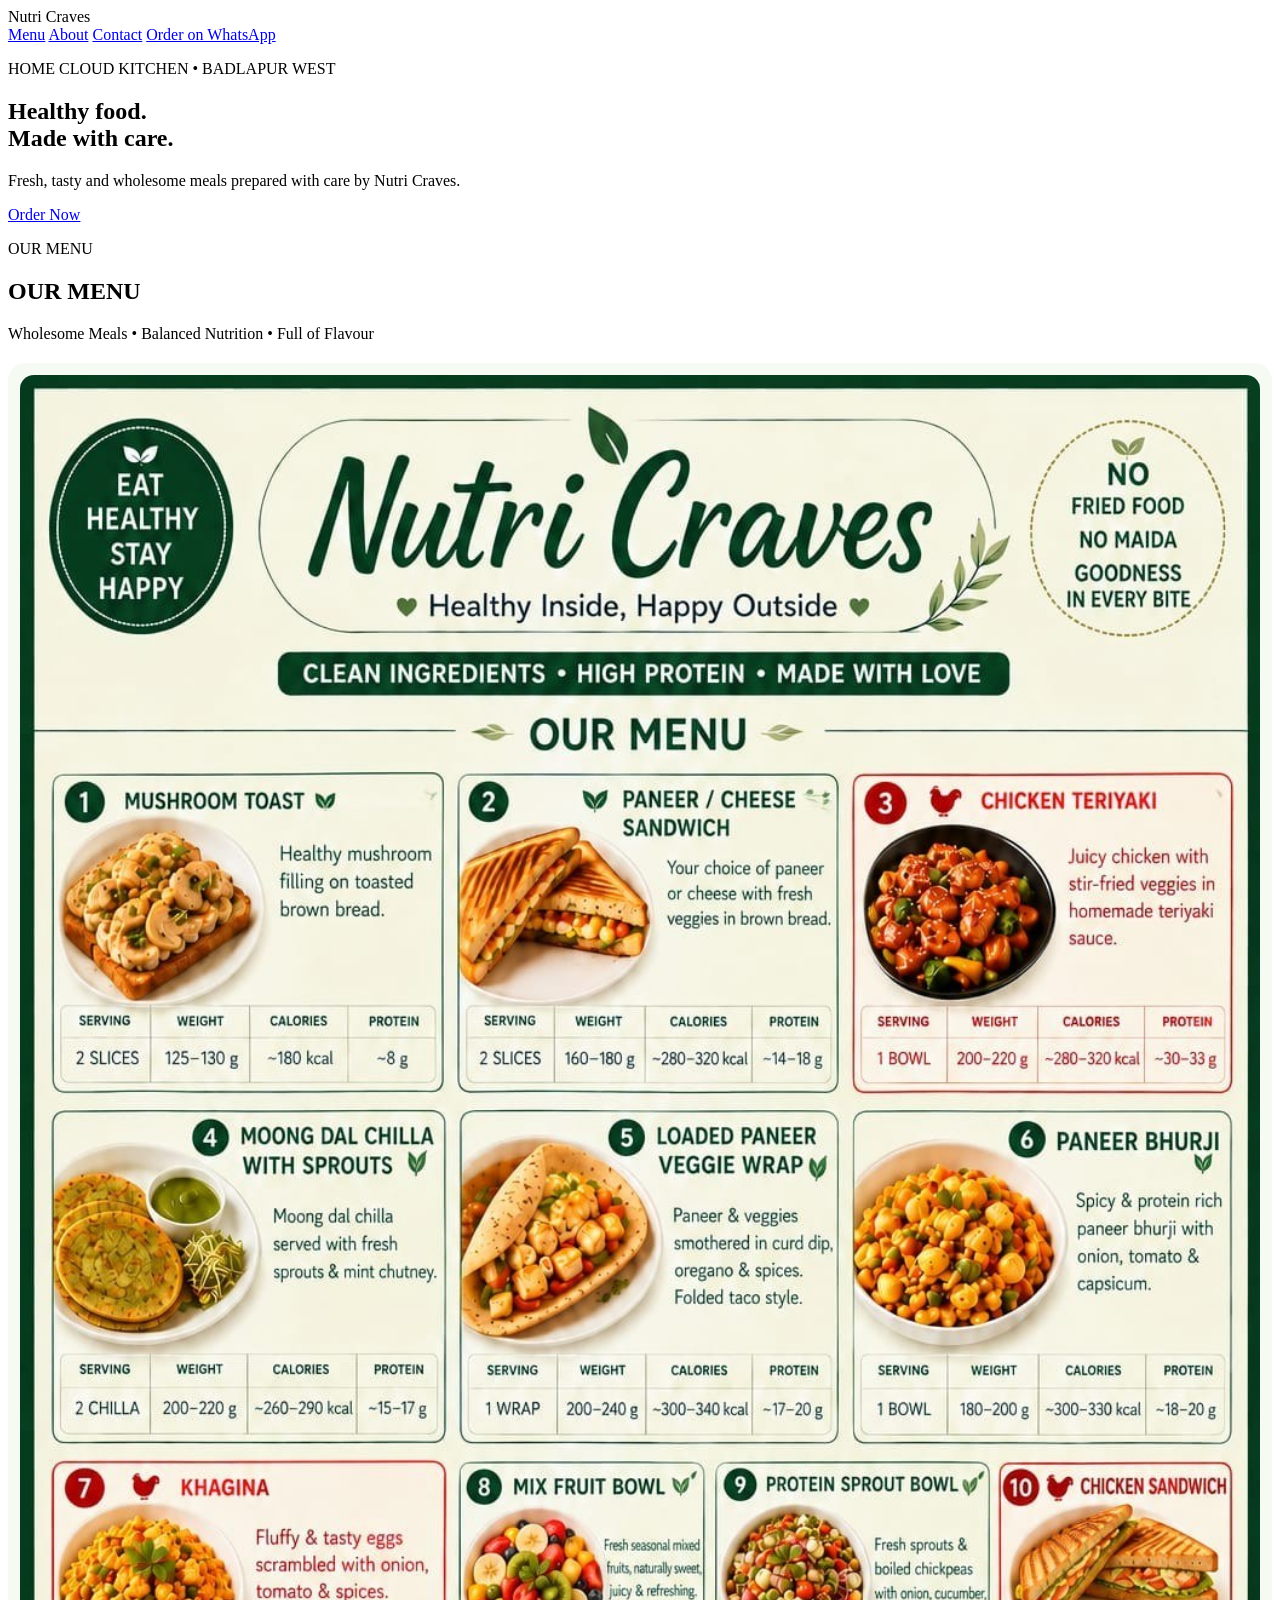
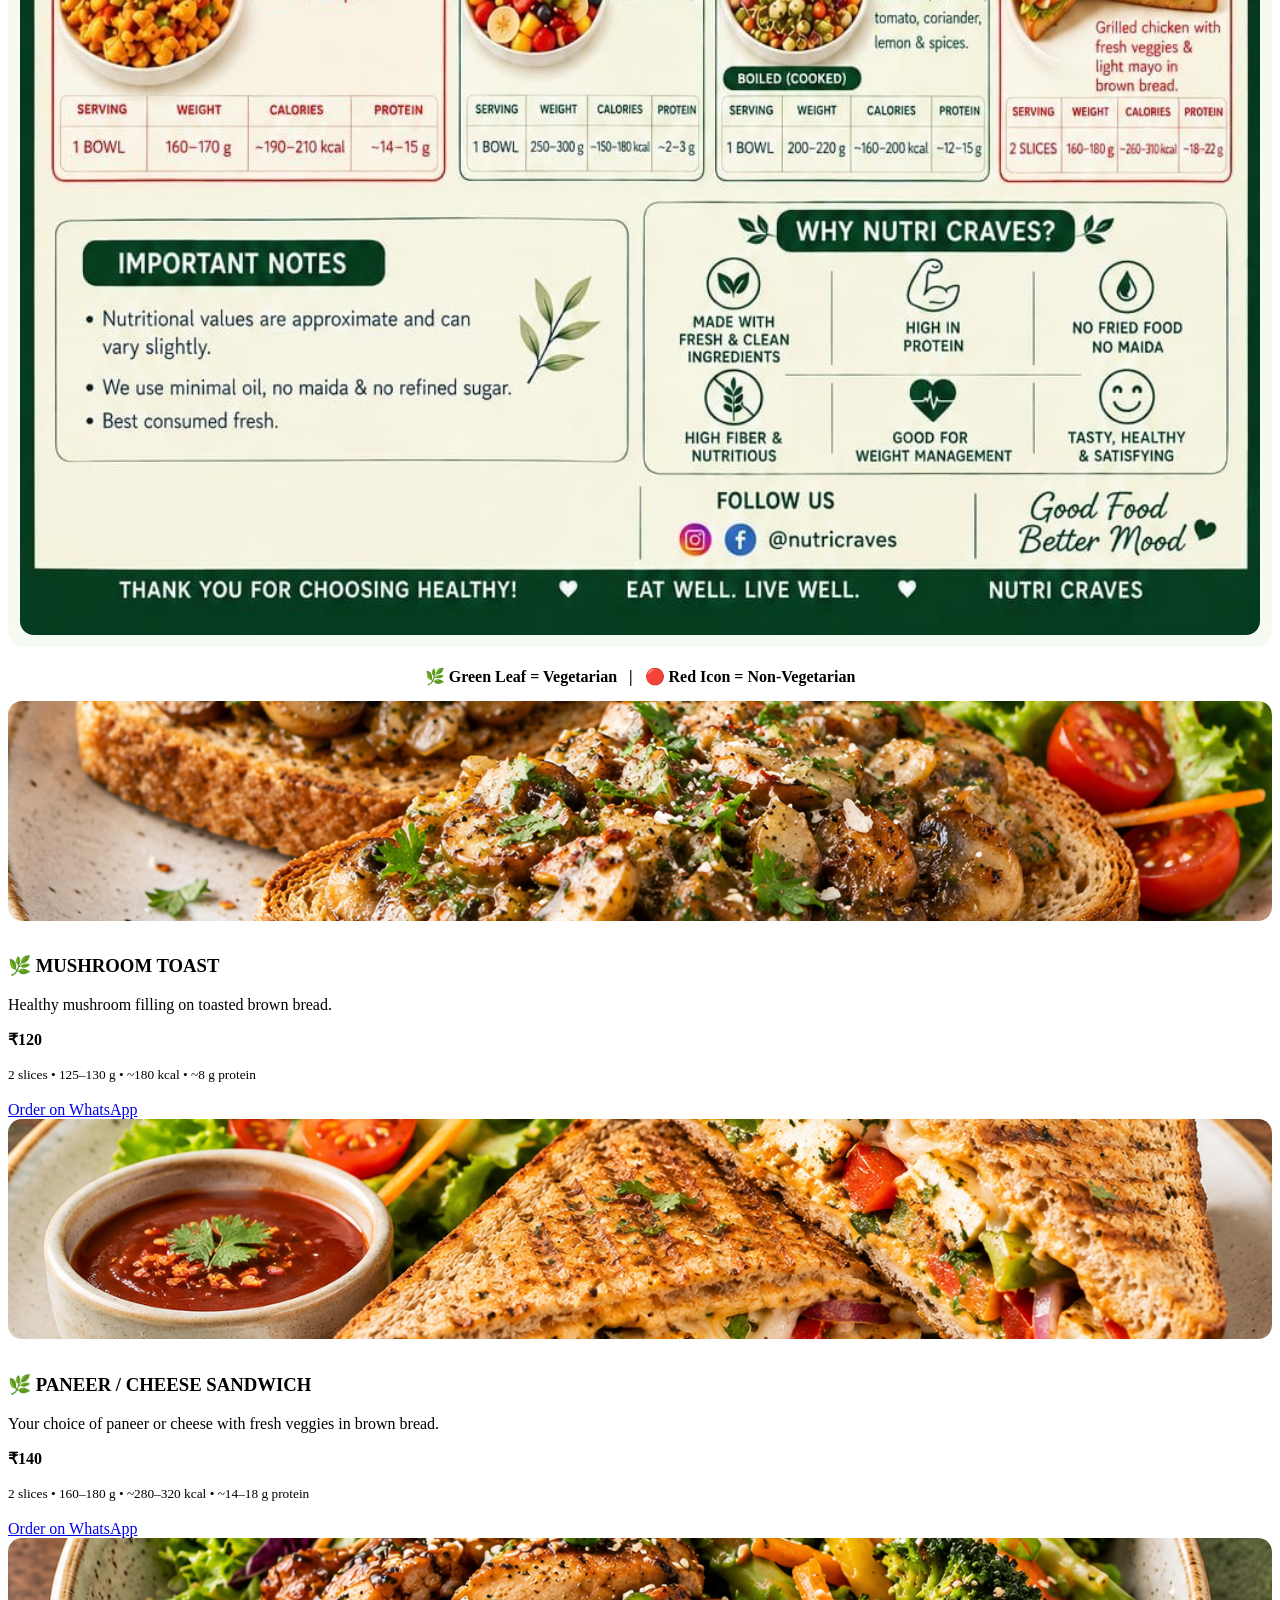
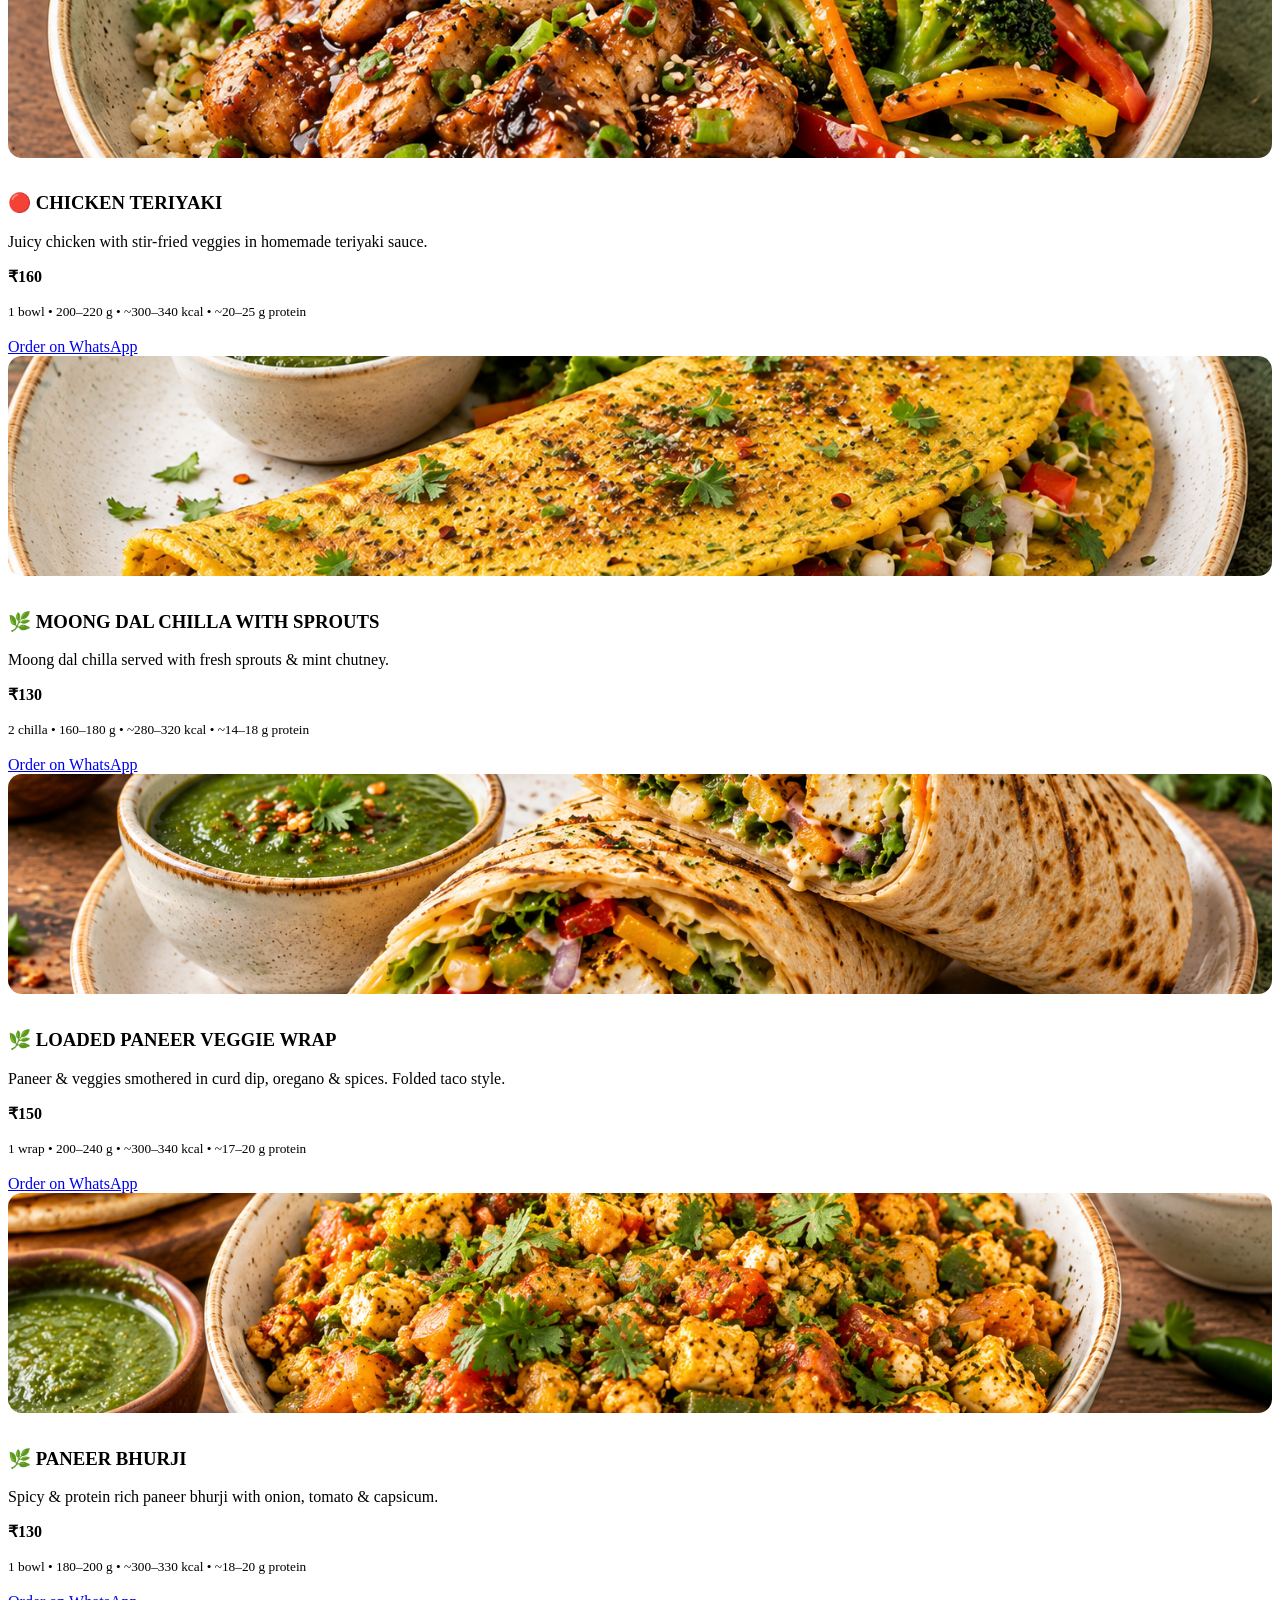
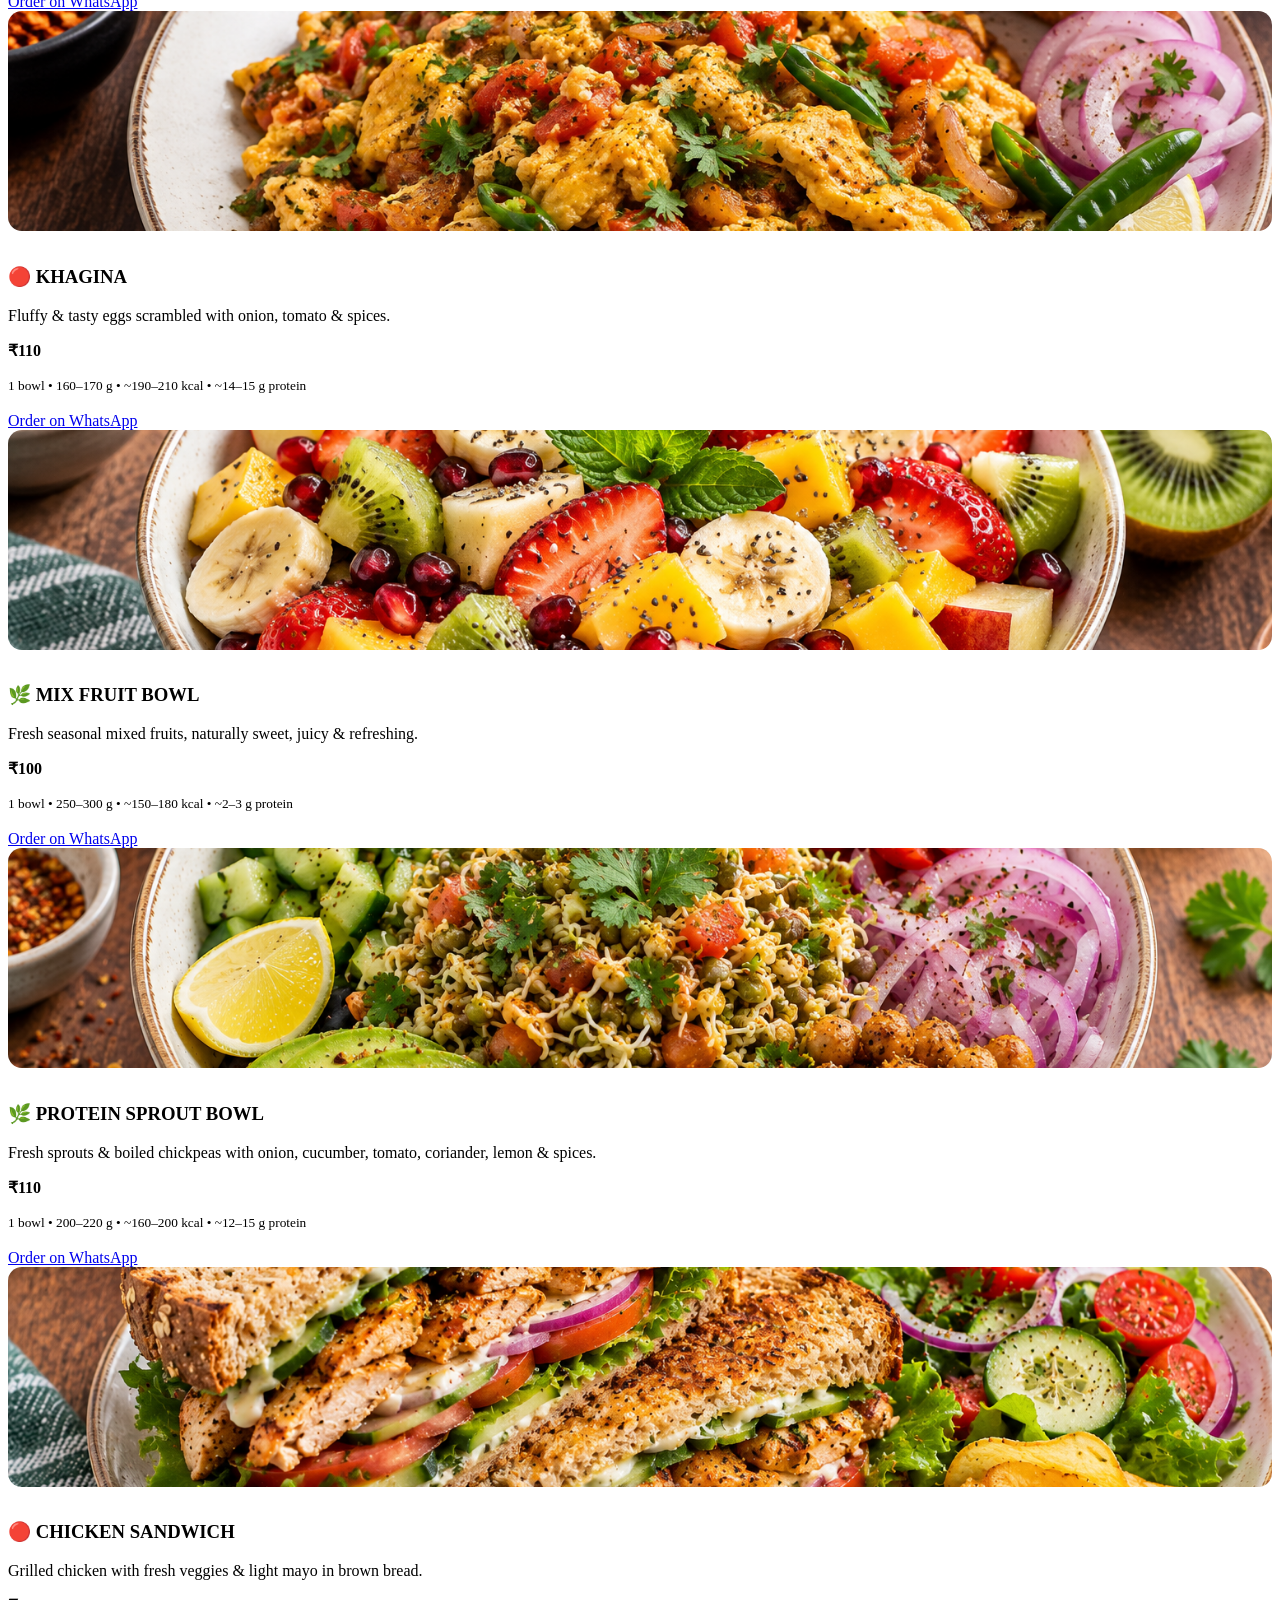
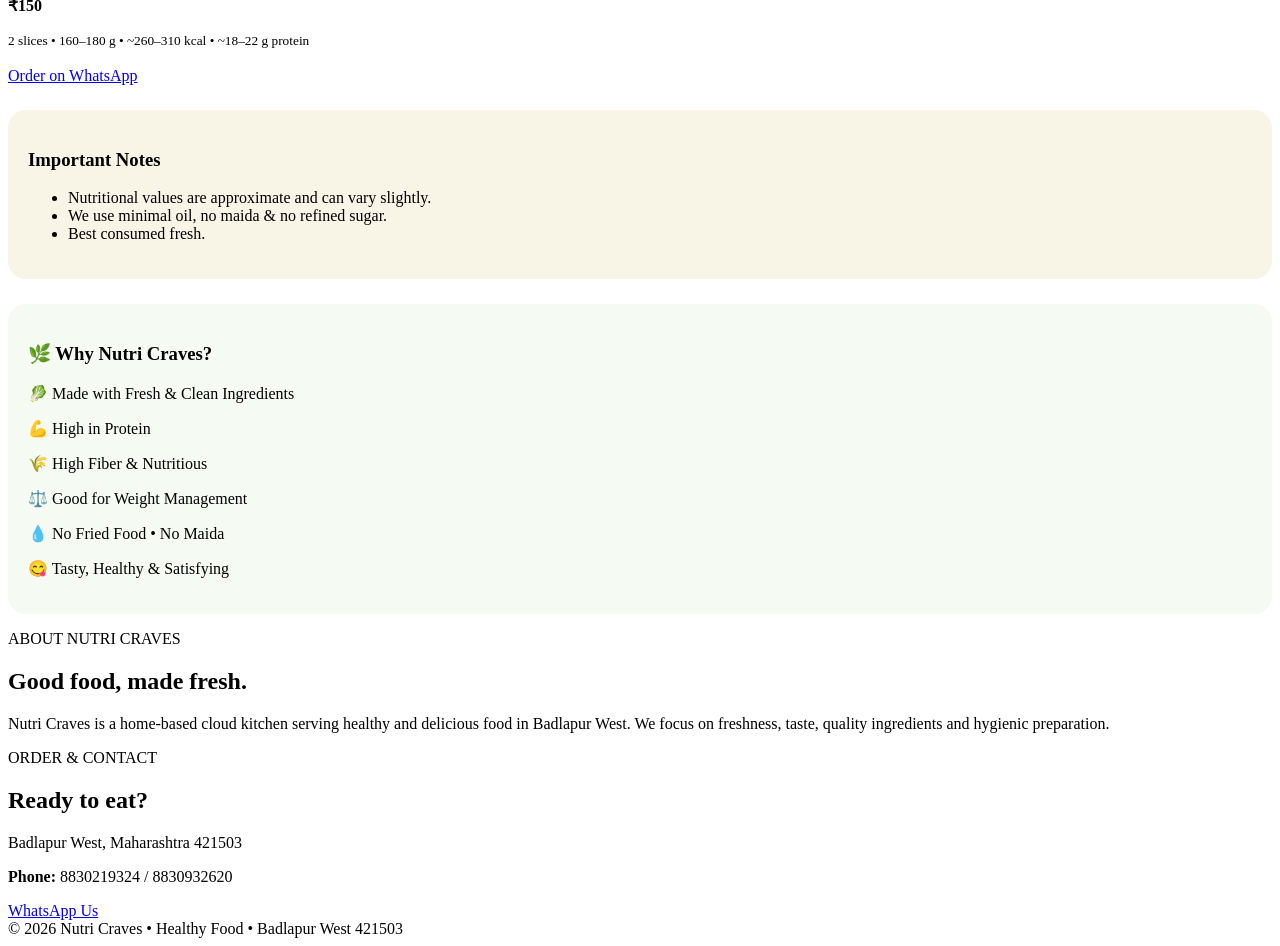
==== index.html @ 64a78835 "Update index.html" ====
<!DOCTYPE html>
<html lang="en">
<head>
    <meta name="google-site-verification" content="qvhgmnP7bqg1PxEsSovPi4B3JksNUO6q6Zc8FcswfAY" />
    <meta charset="UTF-8">
<meta name="viewport" content="width=device-width, initial-scale=1.0">

<title>Nutri Craves | Healthy Food & Home Cloud Kitchen in Badlapur</title>

<meta name="description" content="Nutri Craves is a home cloud kitchen in Badlapur West serving fresh, healthy and delicious meals, protein-rich food, sandwiches, wraps, bowls and more. Order on WhatsApp.">

<meta name="keywords" content="Nutri Craves, healthy food Badlapur, healthy food in Badlapur, cloud kitchen Badlapur, home cloud kitchen Badlapur, healthy meals Badlapur, protein food Badlapur">

<link rel="canonical" href="https://anjalikanojiya9319-ctrl.github.io/Nutri-Craves/">

<meta property="og:title" content="Nutri Craves | Healthy Food in Badlapur">
<meta property="og:description" content="Fresh, healthy and delicious food from Nutri Craves home cloud kitchen in Badlapur West.">
<meta property="og:url" content="https://anjalikanojiya9319-ctrl.github.io/Nutri-Craves/">
<meta property="og:type" content="website">
<meta property="og:site_name" content="Nutri Craves">

<meta name="twitter:card" content="summary">
<meta name="twitter:title" content="Nutri Craves | Healthy Food in Badlapur">
<meta name="twitter:description" content="Fresh, healthy and delicious food from Nutri Craves home cloud kitchen in Badlapur West.">
</head>
<body>
<header>
  <nav class="nav">
    <div class="logo">Nutri <span>Craves</span></div>
    <a href="#menu">Menu</a>
    <a href="#about">About</a>
    <a href="#contact">Contact</a>
    <a class="btn" href="https://wa.me/918830219324?text=Hello%20Nutri%20Craves%2C%20I%20want%20to%20place%20an%20order.">Order on WhatsApp</a>
  </nav>
</header>

<main>
<section class="hero">
  <div>
    <p class="tag">HOME CLOUD KITCHEN • BADLAPUR WEST</p>
    <h1>Healthy food.<br><span>Made with care.</span></h1>
    <p>Fresh, tasty and wholesome meals prepared with care by Nutri Craves.</p>
    <a class="btn big" href="https://wa.me/918830219324?text=Hello%20Nutri%20Craves%2C%20I%20want%20to%20place%20an%20order.">Order Now</a>
  </div>
</section>

<section id="menu" class="section">
  <p class="tag">OUR MENU</p>
  <h2>OUR MENU</h2>
<p>Wholesome Meals • Balanced Nutrition • Full of Flavour</p>

<div style="background:#f5fbf3;padding:12px;border-radius:18px;margin:20px 0;">
  <img src="menu.jpg"
       alt="Nutri Craves Healthy Food Menu"
       style="width:100%;height:auto;display:block;border-radius:14px;">
</div>

<p style="text-align:center;font-weight:bold;margin:15px 0;">
  🌿 Green Leaf = Vegetarian &nbsp; | &nbsp; 🔴 Red Icon = Non-Vegetarian
</p>

<div class="cards">

  <img src="mushroom-toast.png"
     alt="Nutri Craves Mushroom Toast"
     style="width:100%;height:220px;object-fit:cover;border-radius:14px;margin-bottom:12px;">

  <h3>🌿 MUSHROOM TOAST</h3>
    <p>Healthy mushroom filling on toasted brown bread.</p>
    <p><strong>₹120</strong></p>
    <small>2 slices • 125–130 g • ~180 kcal • ~8 g protein</small>
    <br><br>
    <a class="btn" href="https://wa.me/918830219324?text=Hello%20Nutri%20Craves%2C%20I%20want%20to%20order%20Mushroom%20Toast%20%E2%82%B9120.">Order on WhatsApp</a>
  </article>

  <article>
  <img src="paneer-cheese-sandwich.png"
       alt="Nutri Craves Paneer Cheese Sandwich"
       style="width:100%;height:220px;object-fit:cover;border-radius:14px;margin-bottom:12px;">
    
    <h3>🌿 PANEER / CHEESE SANDWICH</h3>
    <p>Your choice of paneer or cheese with fresh veggies in brown bread.</p>
    <p><strong>₹140</strong></p>
    <small>2 slices • 160–180 g • ~280–320 kcal • ~14–18 g protein</small>
    <br><br>
    <a class="btn" href="https://wa.me/918830219324?text=Hello%20Nutri%20Craves%2C%20I%20want%20to%20order%20Paneer%20or%20Cheese%20Sandwich%20%E2%82%B9140.">Order on WhatsApp</a>
  </article>

  <article>
  <img src="chicken-teriyaki.png"
       alt="Nutri Craves Chicken Teriyaki"
       style="width:100%;height:220px;object-fit:cover;border-radius:14px;margin-bottom:12px;">

  <h3>🔴 CHICKEN TERIYAKI</h3>
    <p>Juicy chicken with stir-fried veggies in homemade teriyaki sauce.</p>
    <p><strong>₹160</strong></p>
    <small>1 bowl • 200–220 g • ~300–340 kcal • ~20–25 g protein</small>
    <br><br>
    <a class="btn" href="https://wa.me/918830219324?text=Hello%20Nutri%20Craves%2C%20I%20want%20to%20order%20Chicken%20Teriyaki%20%E2%82%B9160.">Order on WhatsApp</a>

</article>

<article>
    
  <article>
  <img src="moong-dal-chilla-sprouts.png"
     alt="Nutri Craves Moong Dal Chilla with Sprouts"
     style="width:100%;height:220px;object-fit:cover;border-radius:14px;margin-bottom:12px;">
    
    <h3>🌿 MOONG DAL CHILLA WITH SPROUTS</h3>
    <p>Moong dal chilla served with fresh sprouts & mint chutney.</p>
    <p><strong>₹130</strong></p>
    <small>2 chilla • 160–180 g • ~280–320 kcal • ~14–18 g protein</small>
    <br><br>
    <a class="btn" href="https://wa.me/918830219324?text=Hello%20Nutri%20Craves%2C%20I%20want%20to%20order%20Moong%20Dal%20Chilla%20with%20Sprouts%20%E2%82%B9130.">Order on WhatsApp</a>
  </article>

  <article>
    <img src="loaded-paneer-veggie-wrap.png"
     alt="Nutri Craves Loaded Paneer Veggie Wrap"
     style="width:100%;height:220px;object-fit:cover;border-radius:14px;margin-bottom:12px;">
    
    <h3>🌿 LOADED PANEER VEGGIE WRAP</h3>
    <p>Paneer & veggies smothered in curd dip, oregano & spices. Folded taco style.</p>
    <p><strong>₹150</strong></p>
    <small>1 wrap • 200–240 g • ~300–340 kcal • ~17–20 g protein</small>
    <br><br>
    <a class="btn" href="https://wa.me/918830219324?text=Hello%20Nutri%20Craves%2C%20I%20want%20to%20order%20Loaded%20Paneer%20Veggie%20Wrap%20%E2%82%B9150.">Order on WhatsApp</a>
  </article>

  <article>
    <img src="paneer-bhurji.png"
     alt="Nutri Craves Paneer Bhurji"
     style="width:100%;height:220px;object-fit:cover;border-radius:14px;margin-bottom:12px;">
    <h3>🌿 PANEER BHURJI</h3>
    <p>Spicy & protein rich paneer bhurji with onion, tomato & capsicum.</p>
    <p><strong>₹130</strong></p>
    <small>1 bowl • 180–200 g • ~300–330 kcal • ~18–20 g protein</small>
    <br><br>
    <a class="btn" href="https://wa.me/918830219324?text=Hello%20Nutri%20Craves%2C%20I%20want%20to%20order%20Paneer%20Bhurji%20%E2%82%B9130.">Order on WhatsApp</a>
  </article>

  <article>
    <img src="khagina-new.png"
     alt="Nutri Craves Khagina"
     style="width:100%;height:220px;object-fit:cover;border-radius:14px;margin-bottom:12px;">
    <h3>🔴 KHAGINA</h3>
    <p>Fluffy & tasty eggs scrambled with onion, tomato & spices.</p>
    <p><strong>₹110</strong></p>
    <small>1 bowl • 160–170 g • ~190–210 kcal • ~14–15 g protein</small>
    <br><br>
    <a class="btn" href="https://wa.me/918830219324?text=Hello%20Nutri%20Craves%2C%20I%20want%20to%20order%20Khagina%20%E2%82%B9110.">Order on WhatsApp</a>
  </article>

    <article>
      <img src="mix-fruit-bowl.png"
     alt="Nutri Craves Mix Fruit Bowl"
     style="width:100%;height:220px;object-fit:cover;border-radius:14px;margin-bottom:12px;">
    <h3>🌿 MIX FRUIT BOWL</h3>
    <p>Fresh seasonal mixed fruits, naturally sweet, juicy & refreshing.</p>
    <p><strong>₹100</strong></p>
    <small>1 bowl • 250–300 g • ~150–180 kcal • ~2–3 g protein</small>
    <br><br>
    <a class="btn" href="https://wa.me/918830219324?text=Hello%20Nutri%20Craves%2C%20I%20want%20to%20order%20Mix%20Fruit%20Bowl%20%E2%82%B9100.">Order on WhatsApp</a>
  </article>

  <article>
    <img src="protein-sprout-bowl.png"
     alt="Nutri Craves Protein Sprout Bowl"
     style="width:100%;height:220px;object-fit:cover;border-radius:14px;margin-bottom:12px;">
    <h3>🌿 PROTEIN SPROUT BOWL</h3>
    <p>Fresh sprouts & boiled chickpeas with onion, cucumber, tomato, coriander, lemon & spices.</p>
    <p><strong>₹110</strong></p>
    <small>1 bowl • 200–220 g • ~160–200 kcal • ~12–15 g protein</small>
    <br><br>
    <a class="btn" href="https://wa.me/918830219324?text=Hello%20Nutri%20Craves%2C%20I%20want%20to%20order%20Protein%20Sprout%20Bowl%20%E2%82%B9110.">Order on WhatsApp</a>
  </article>

  <article>
    <img src="chicken-sandwich.png"
     alt="Nutri Craves Chicken Sandwich"
     style="width:100%;height:220px;object-fit:cover;border-radius:14px;margin-bottom:12px;">
    <h3>🔴 CHICKEN SANDWICH</h3>
    <p>Grilled chicken with fresh veggies & light mayo in brown bread.</p>
    <p><strong>₹150</strong></p>
    <small>2 slices • 160–180 g • ~260–310 kcal • ~18–22 g protein</small>
    <br><br>
    <a class="btn" href="https://wa.me/918830219324?text=Hello%20Nutri%20Craves%2C%20I%20want%20to%20order%20Chicken%20Sandwich%20%E2%82%B9150.">Order on WhatsApp</a>
  </article>

</div>

<div style="margin-top:25px;padding:20px;background:#f8f4e6;border-radius:18px;">
    
  <h3>Important Notes</h3>
  <ul>
    <li>Nutritional values are approximate and can vary slightly.</li>
    <li>We use minimal oil, no maida & no refined sugar.</li>
    <li>Best consumed fresh.</li>
  </ul>
</div>

<div style="margin-top:25px;padding:20px;background:#f5fbf3;border-radius:18px;">
  <h3>🌿 Why Nutri Craves?</h3>
  <p>🥬 Made with Fresh & Clean Ingredients</p>
  <p>💪 High in Protein</p>
  <p>🌾 High Fiber & Nutritious</p>
  <p>⚖️ Good for Weight Management</p>
  <p>💧 No Fried Food • No Maida</p>
  <p>😋 Tasty, Healthy & Satisfying</p>
</div>
</section>

<section id="about" class="section alt">
  <p class="tag">ABOUT NUTRI CRAVES</p>
  <h2>Good food, made fresh.</h2>
  <p>Nutri Craves is a home-based cloud kitchen serving healthy and delicious food in Badlapur West. We focus on freshness, taste, quality ingredients and hygienic preparation.</p>
</section>

<section id="contact" class="section contact">
  <p class="tag">ORDER & CONTACT</p>
  <h2>Ready to eat?</h2>
  <p>Badlapur West, Maharashtra 421503</p>
  <p><strong>Phone:</strong> 8830219324 / 8830932620</p>
  <a class="btn" href="https://wa.me/918830219324?text=Hello%20Nutri%20Craves%2C%20I%20want%20to%20place%20an%20order.">WhatsApp Us</a>
</section>
</main>

<footer>© 2026 Nutri Craves • Healthy Food • Badlapur West 421503</footer>
</body>
</html>
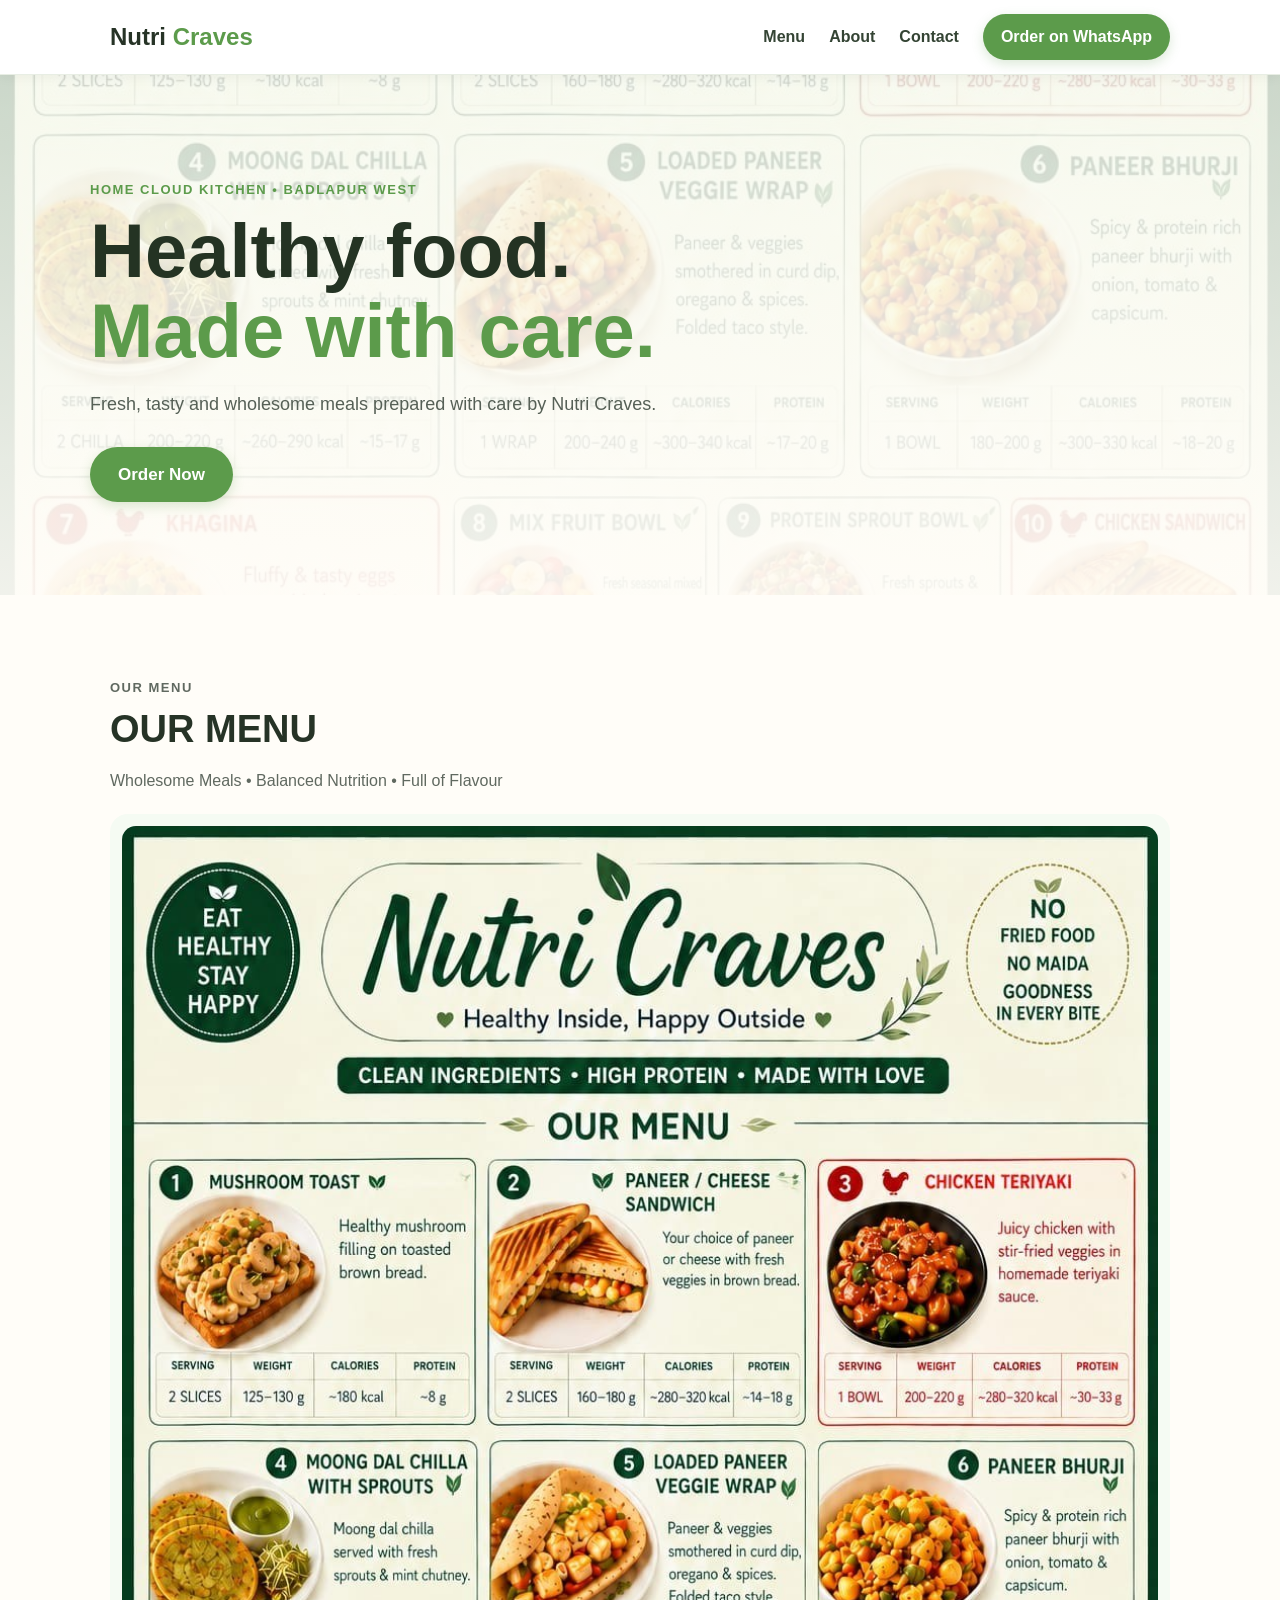
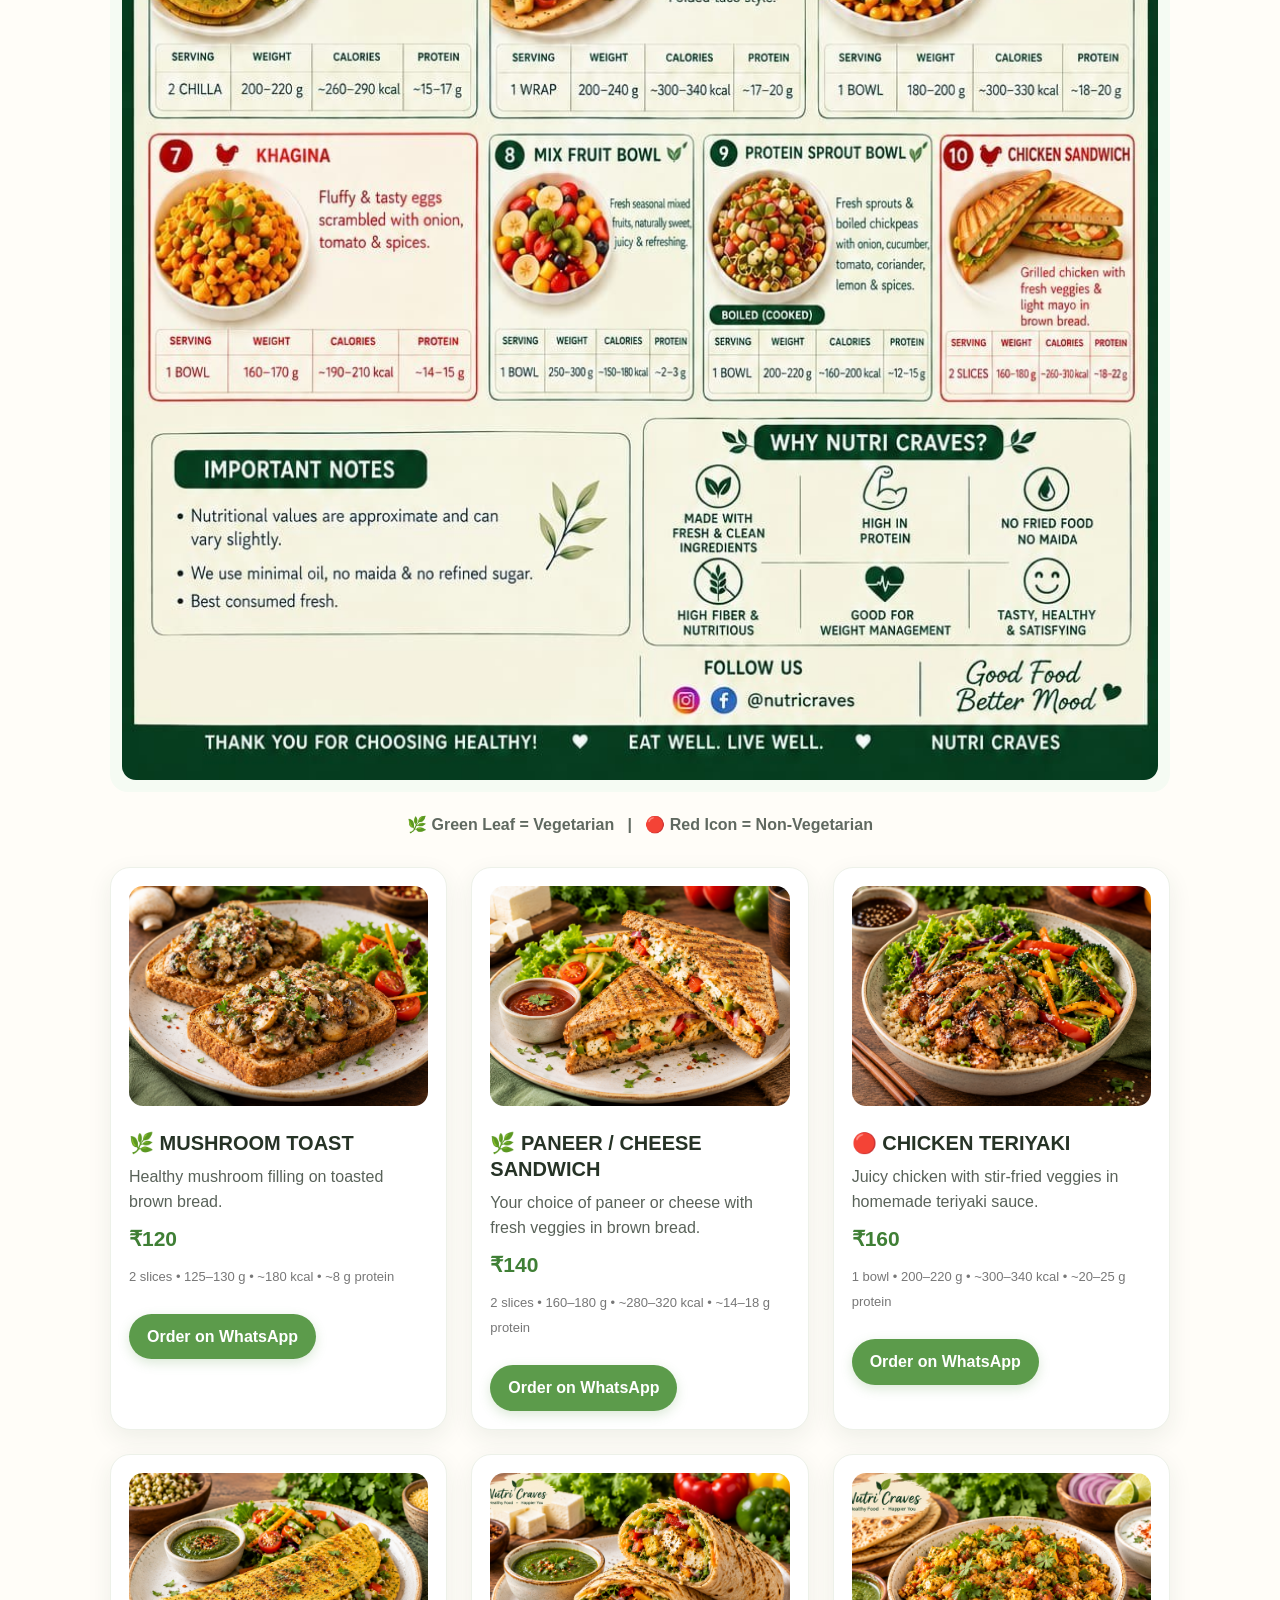
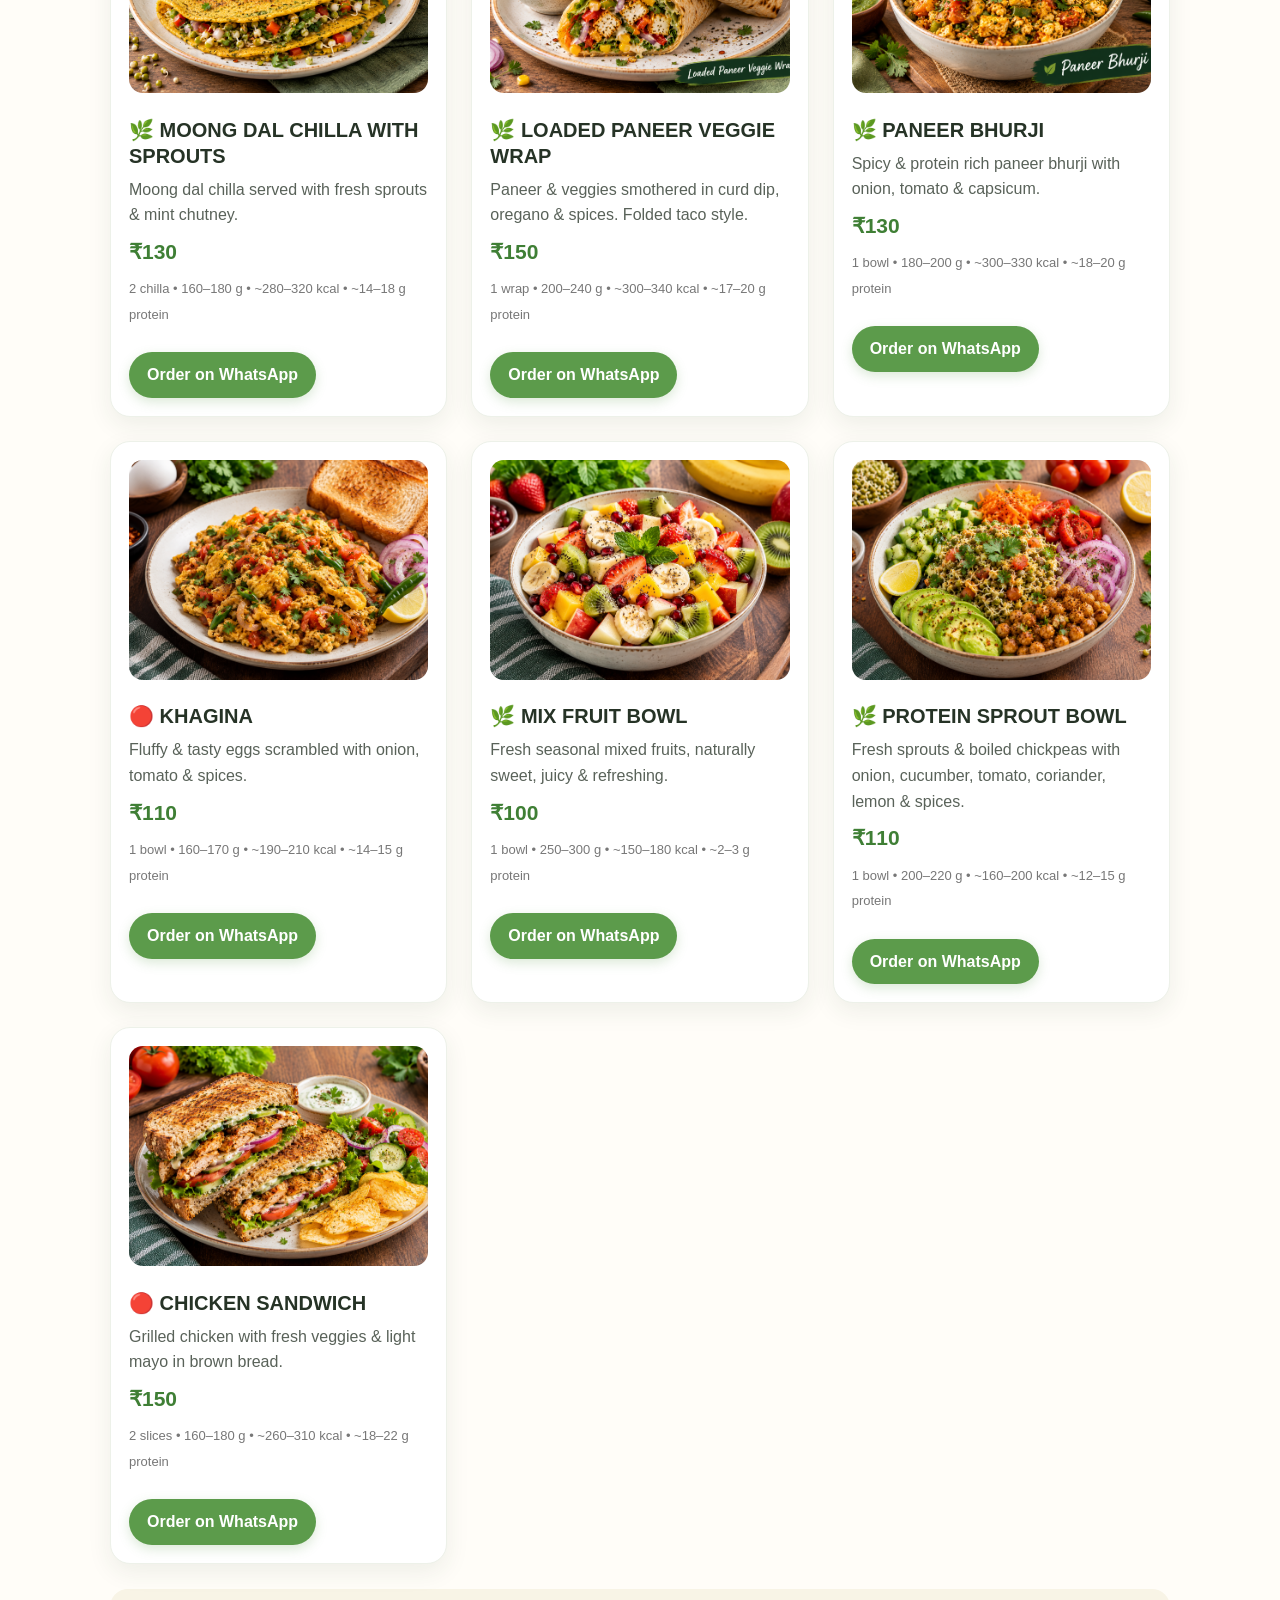
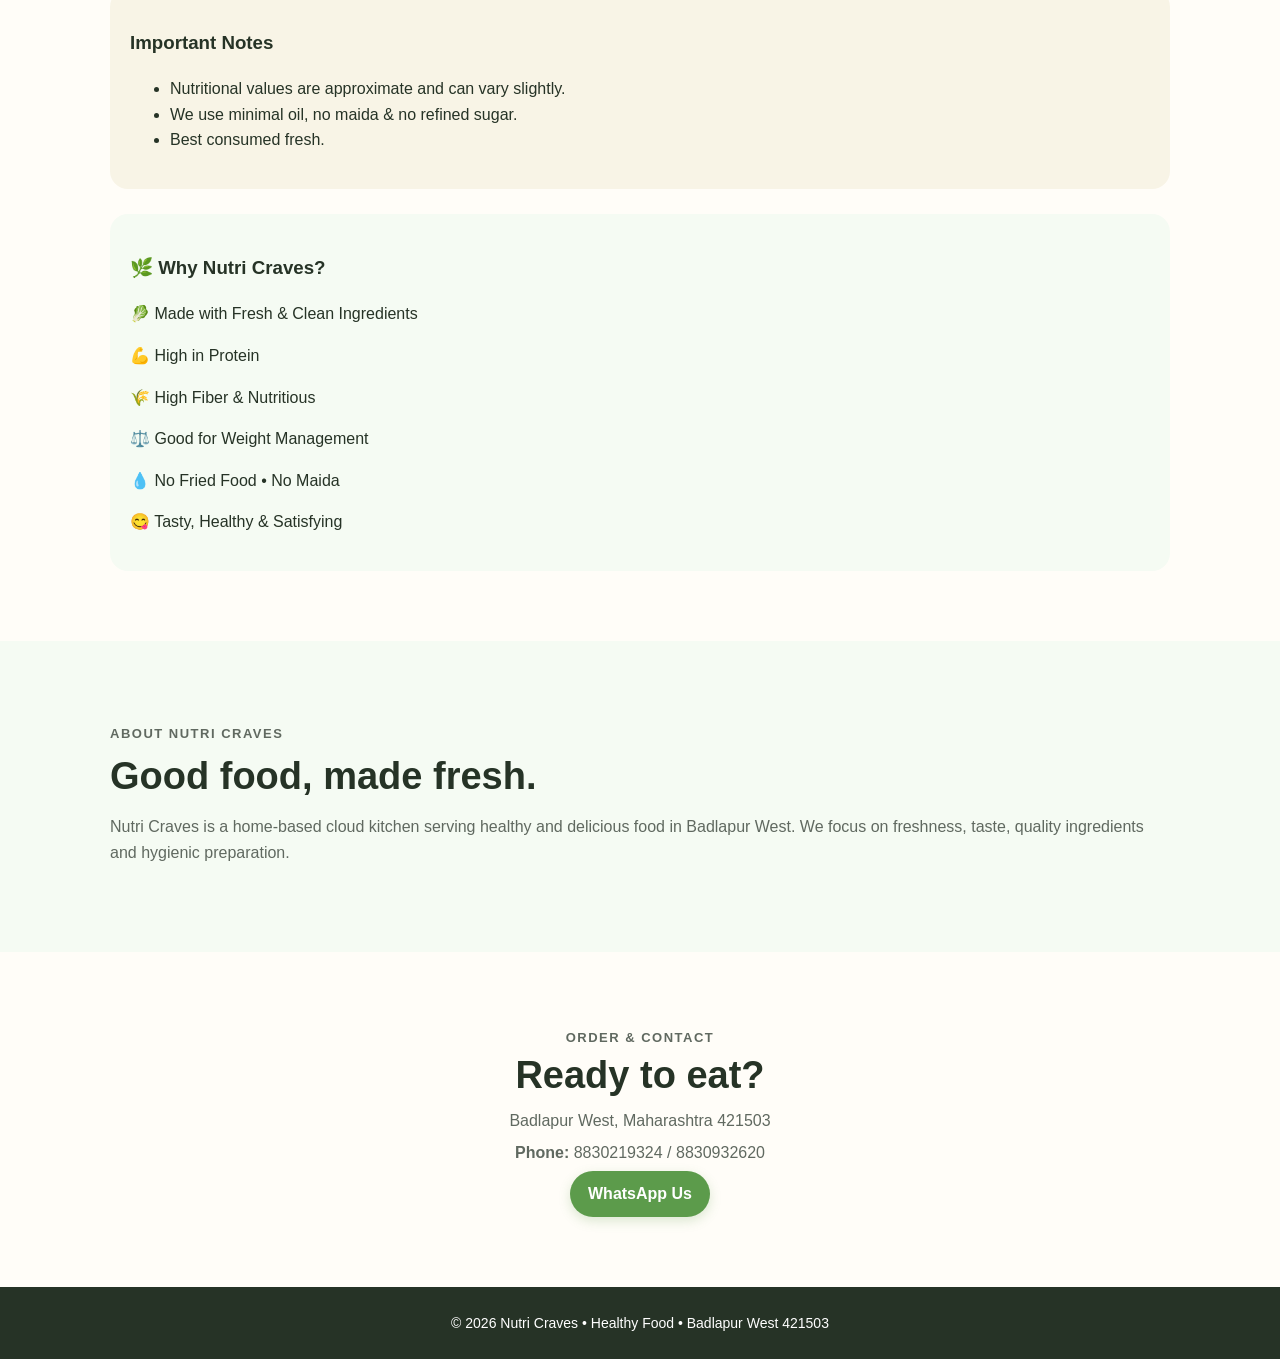
==== commit 3d920af5: "Update index.html" ====
--- a/index.html
+++ b/index.html
@@ -22,6 +22,269 @@
 <meta name="twitter:card" content="summary">
 <meta name="twitter:title" content="Nutri Craves | Healthy Food in Badlapur">
 <meta name="twitter:description" content="Fresh, healthy and delicious food from Nutri Craves home cloud kitchen in Badlapur West.">
+  <style>
+*{
+  box-sizing:border-box;
+}
+
+html{
+  scroll-behavior:smooth;
+}
+
+body{
+  margin:0;
+  font-family:Arial,Helvetica,sans-serif;
+  background:#fffdf8;
+  color:#263326;
+  line-height:1.6;
+}
+
+header{
+  position:sticky;
+  top:0;
+  z-index:1000;
+  background:rgba(255,255,255,.96);
+  border-bottom:1px solid #e8eee4;
+  box-shadow:0 2px 12px rgba(0,0,0,.05);
+}
+
+.nav{
+  max-width:1100px;
+  margin:auto;
+  padding:14px 20px;
+  display:flex;
+  align-items:center;
+  gap:24px;
+}
+
+.logo{
+  margin-right:auto;
+  font-size:24px;
+  font-weight:800;
+  color:#263326;
+}
+
+.logo span{
+  color:#5c9b4b;
+}
+
+.nav a{
+  text-decoration:none;
+  color:#344434;
+  font-weight:600;
+}
+
+.btn{
+  display:inline-block;
+  background:#5c9b4b;
+  color:white !important;
+  padding:10px 18px;
+  border-radius:999px;
+  text-decoration:none;
+  font-weight:700;
+  box-shadow:0 4px 12px rgba(92,155,75,.22);
+}
+
+.btn:hover{
+  opacity:.9;
+}
+
+.hero{
+  min-height:520px;
+  display:flex;
+  align-items:center;
+  padding:70px 20px;
+  background:
+    linear-gradient(rgba(247,250,240,.82),rgba(255,253,248,.94)),
+    url("menu.jpg") center/cover;
+}
+
+.hero > div{
+  max-width:1100px;
+  width:100%;
+  margin:auto;
+}
+
+.tag{
+  color:#5c9b4b;
+  font-size:13px;
+  font-weight:800;
+  letter-spacing:1.5px;
+  margin-bottom:10px;
+}
+
+.hero h1{
+  font-size:clamp(42px,7vw,76px);
+  line-height:1.05;
+  margin:10px 0 20px;
+  color:#243323;
+}
+
+.hero h1 span{
+  color:#5c9b4b;
+}
+
+.hero p:not(.tag){
+  max-width:600px;
+  font-size:18px;
+  color:#566056;
+  margin-bottom:28px;
+}
+
+.big{
+  padding:14px 28px;
+  font-size:17px;
+}
+
+.section{
+  max-width:1100px;
+  margin:auto;
+  padding:70px 20px;
+}
+
+.section h2{
+  font-size:38px;
+  line-height:1.15;
+  margin:5px 0 10px;
+  color:#263326;
+}
+
+.section > p{
+  color:#606960;
+}
+
+.cards{
+  display:grid;
+  grid-template-columns:repeat(3,1fr);
+  gap:24px;
+  margin-top:30px;
+}
+
+.cards article{
+  background:white;
+  padding:18px;
+  border-radius:20px;
+  box-shadow:0 8px 25px rgba(42,65,36,.08);
+  border:1px solid #edf1e9;
+  transition:transform .2s ease,box-shadow .2s ease;
+}
+
+.cards article:hover{
+  transform:translateY(-4px);
+  box-shadow:0 12px 30px rgba(42,65,36,.13);
+}
+
+.cards article img{
+  width:100%;
+  height:220px;
+  object-fit:cover;
+  border-radius:14px;
+  margin-bottom:12px;
+}
+
+.cards h3{
+  margin:4px 0 8px;
+  font-size:20px;
+  line-height:1.3;
+}
+
+.cards p{
+  margin:7px 0;
+  color:#596259;
+}
+
+.cards strong{
+  color:#3f7f35;
+  font-size:21px;
+}
+
+.cards small{
+  color:#777;
+  font-size:13px;
+}
+
+.alt{
+  max-width:none;
+  background:#f5fbf3;
+  padding-left:max(20px,calc((100% - 1060px)/2));
+  padding-right:max(20px,calc((100% - 1060px)/2));
+}
+
+.contact{
+  text-align:center;
+}
+
+.contact p{
+  margin:6px 0;
+}
+
+footer{
+  text-align:center;
+  padding:25px 20px;
+  background:#263326;
+  color:white;
+  font-size:14px;
+}
+
+@media(max-width:800px){
+  .nav{
+    flex-wrap:wrap;
+    gap:12px 18px;
+  }
+
+  .logo{
+    width:100%;
+    margin-right:0;
+  }
+
+  .nav .btn{
+    padding:8px 14px;
+  }
+
+  .hero{
+    min-height:450px;
+    padding:55px 20px;
+  }
+
+  .cards{
+    grid-template-columns:repeat(2,1fr);
+  }
+}
+
+@media(max-width:560px){
+  .nav{
+    justify-content:center;
+  }
+
+  .logo{
+    text-align:center;
+  }
+
+  .nav a{
+    font-size:14px;
+  }
+
+  .hero h1{
+    font-size:45px;
+  }
+
+  .section{
+    padding:50px 16px;
+  }
+
+  .section h2{
+    font-size:30px;
+  }
+
+  .cards{
+    grid-template-columns:1fr;
+  }
+
+  .cards article img{
+    height:230px;
+  }
+}
+  </style>  
 </head>
 <body>
 <header>
@@ -60,7 +323,7 @@
 </p>
 
 <div class="cards">
-
+    <article>
   <img src="mushroom-toast.png"
      alt="Nutri Craves Mushroom Toast"
      style="width:100%;height:220px;object-fit:cover;border-radius:14px;margin-bottom:12px;">
@@ -99,8 +362,6 @@
     <a class="btn" href="https://wa.me/918830219324?text=Hello%20Nutri%20Craves%2C%20I%20want%20to%20order%20Chicken%20Teriyaki%20%E2%82%B9160.">Order on WhatsApp</a>
 
 </article>
-
-<article>
     
   <article>
   <img src="moong-dal-chilla-sprouts.png"
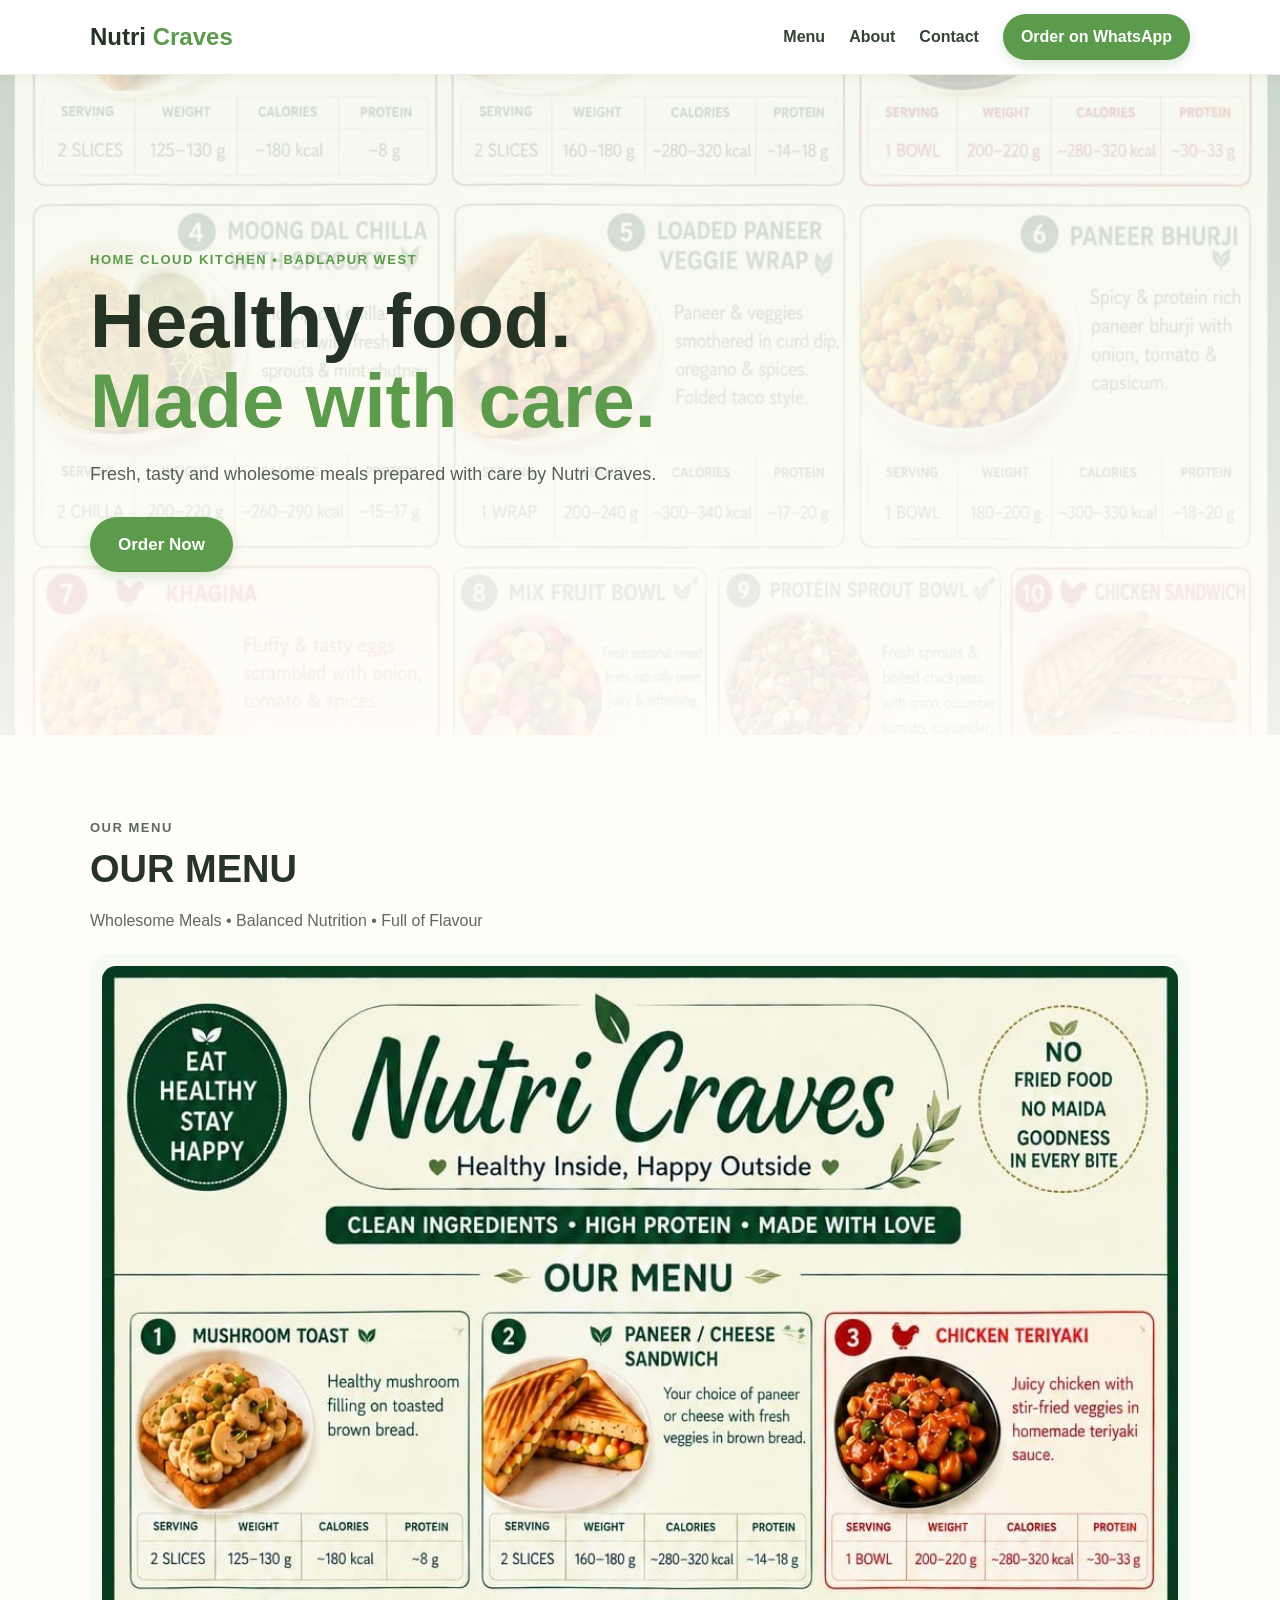
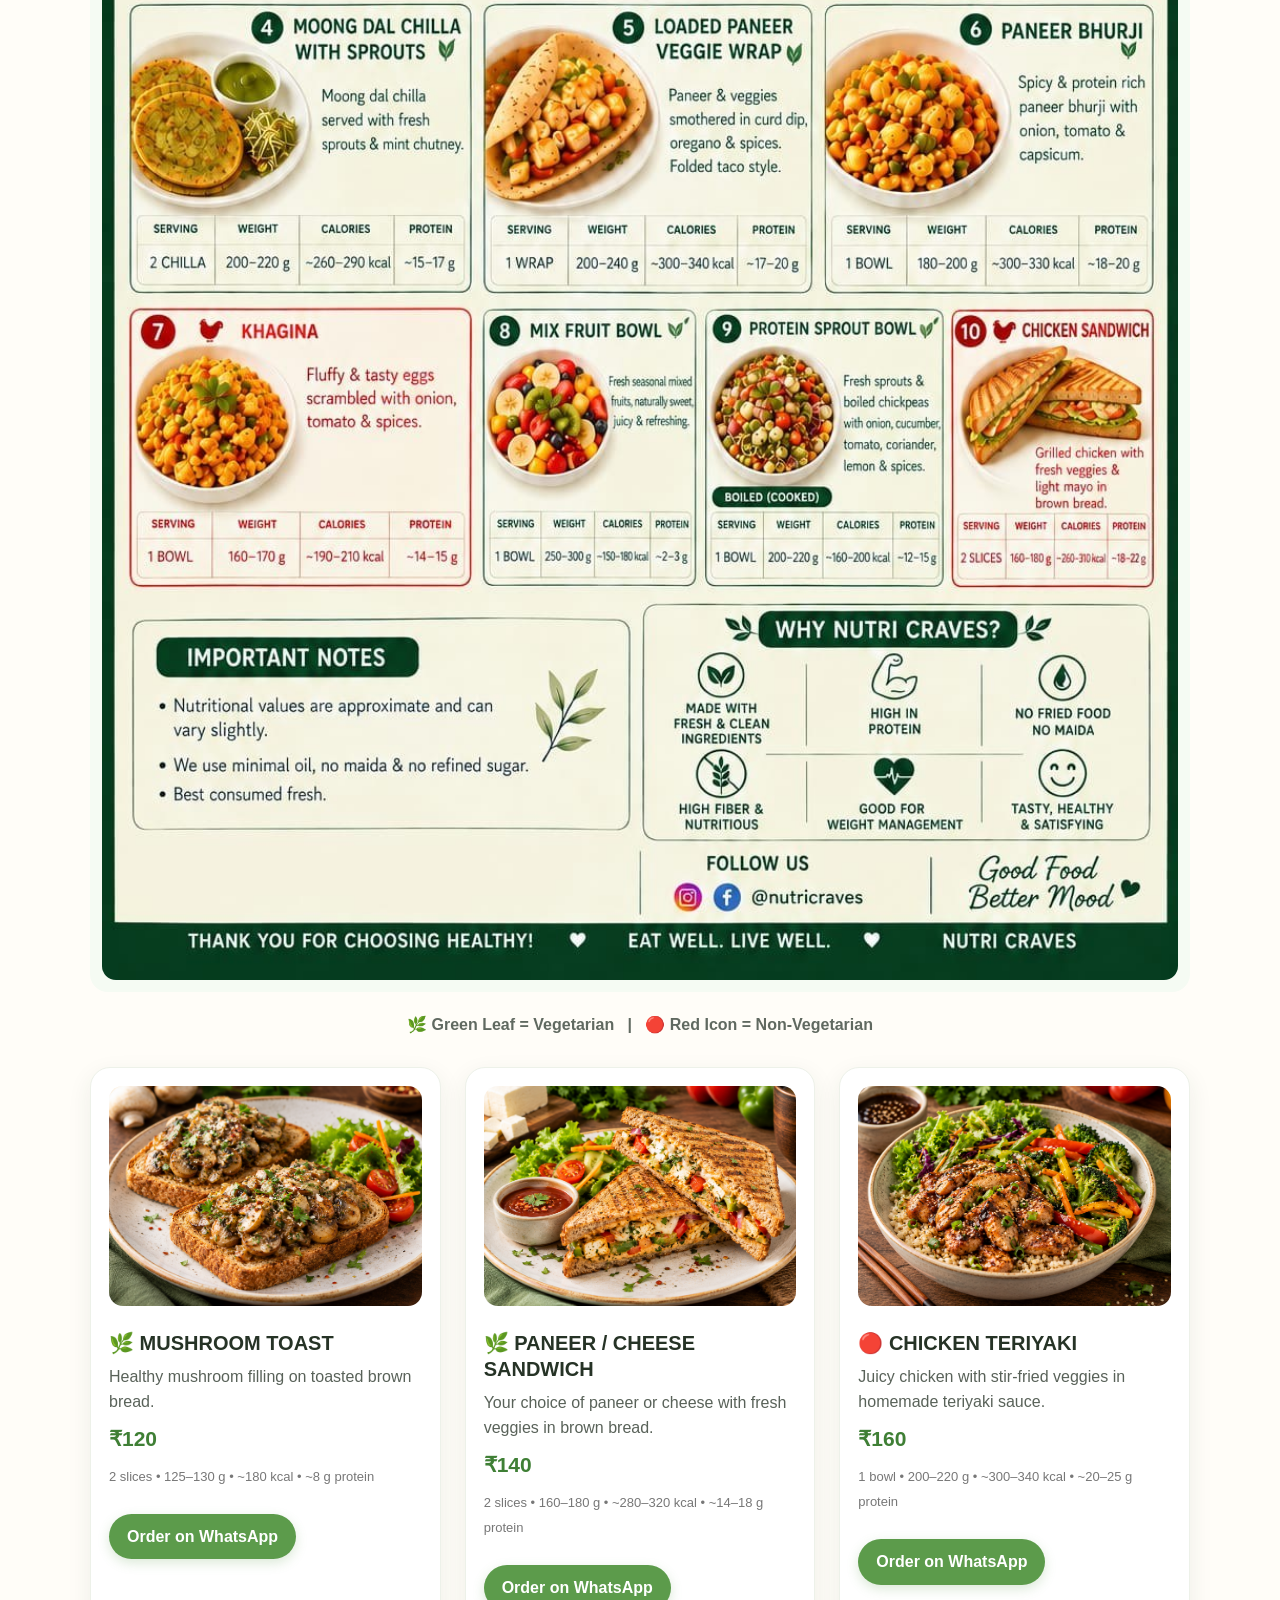
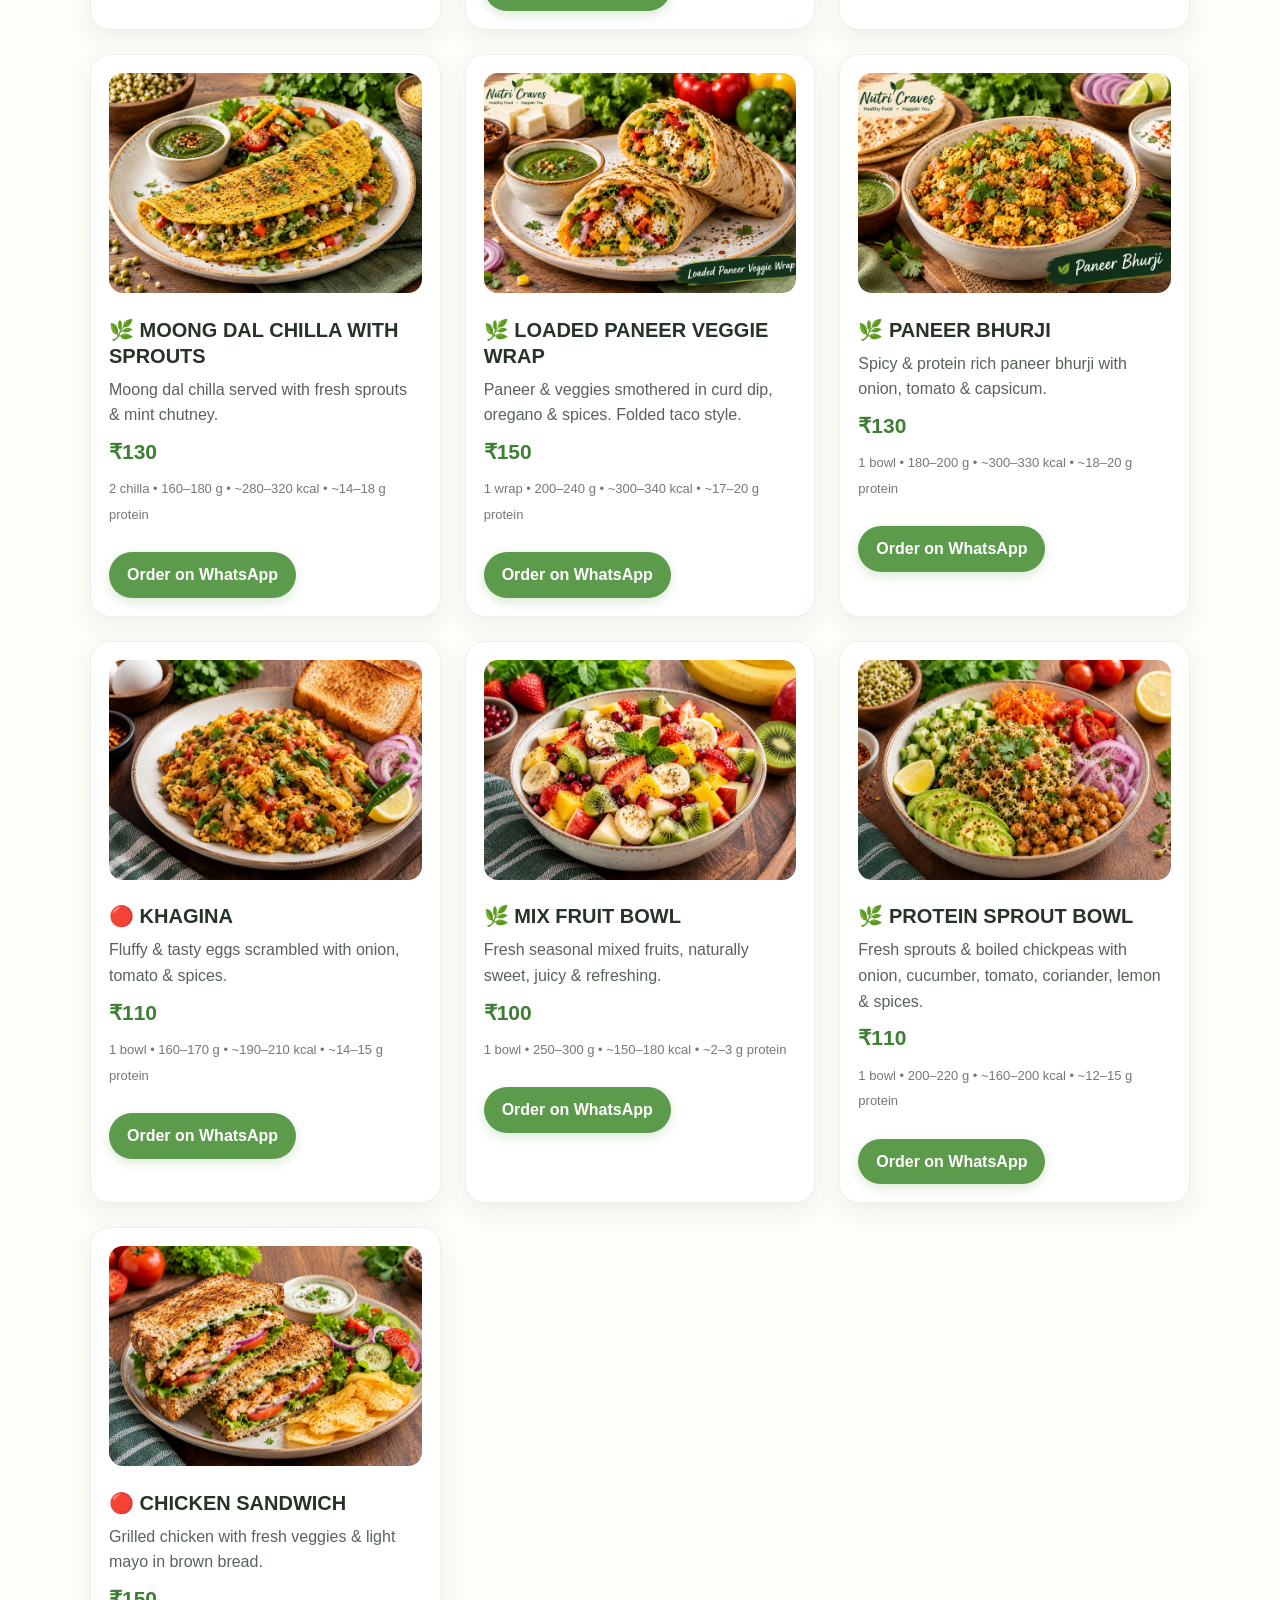
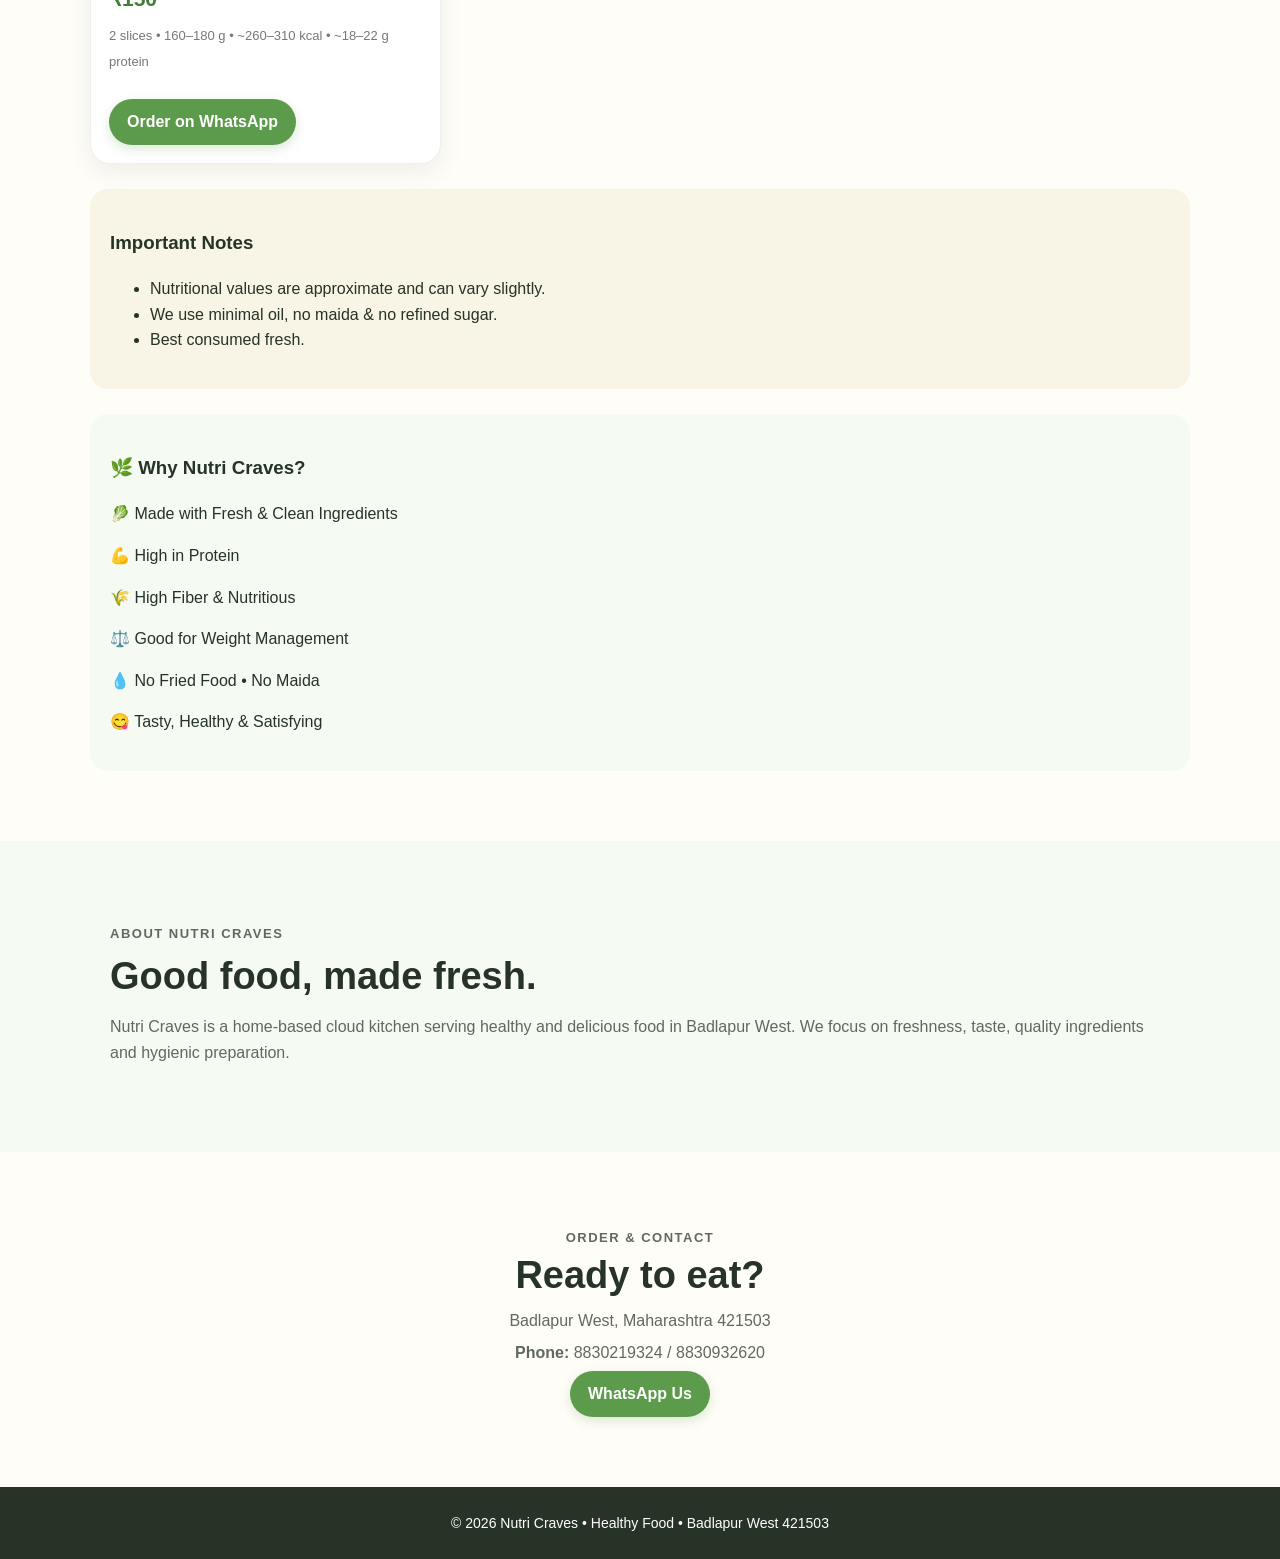
==== commit ce6b6521: "Update index.html" ====
--- a/index.html
+++ b/index.html
@@ -22,6 +22,135 @@
 <meta name="twitter:card" content="summary">
 <meta name="twitter:title" content="Nutri Craves | Healthy Food in Badlapur">
 <meta name="twitter:description" content="Fresh, healthy and delicious food from Nutri Craves home cloud kitchen in Badlapur West.">
+
+<style>
+<style>
+* {
+  box-sizing: border-box;
+}
+
+html {
+  scroll-behavior: smooth;
+}
+
+body {
+  margin: 0;
+  font-family: Arial, Helvetica, sans-serif;
+  background: #fffdf8;
+  color: #263326;
+  line-height: 1.6;
+}
+
+header {
+  position: sticky;
+  top: 0;
+  z-index: 1000;
+  background: rgba(255,255,255,0.97);
+  border-bottom: 1px solid #e8eee4;
+  box-shadow: 0 2px 12px rgba(0,0,0,0.05);
+}
+
+.nav {
+  max-width: 1100px;
+  margin: auto;
+  padding: 14px 20px;
+  display: flex;
+  align-items: center;
+  gap: 24px;
+}
+
+.logo {
+  margin-right: auto;
+  font-size: 24px;
+  font-weight: 800;
+  color: #263326;
+}
+
+.logo span {
+  color: #5c9b4b;
+}
+
+.nav a {
+  text-decoration: none;
+  color: #344434;
+  font-weight: 600;
+}
+
+.btn {
+  display: inline-block;
+  background: #5c9b4b;
+  color: white !important;
+  padding: 10px 18px;
+  border-radius: 999px;
+  text-decoration: none;
+  font-weight: 700;
+  box-shadow: 0 4px 12px rgba(92,155,75,0.22);
+}
+
+.btn:hover {
+  opacity: 0.9;
+}
+
+.hero {
+  min-height: 520px;
+  display: flex;
+  align-items: center;
+  padding: 70px 20px;
+  background:
+    linear-gradient(rgba(247,250,240,0.82),rgba(255,253,248,0.94)),
+    url("menu.jpg") center/cover;
+}
+
+.hero > div {
+  max-width: 1100px;
+  width: 100%;
+  margin: auto;
+}
+
+.tag {
+  color: #5c9b4b;
+  font-size: 13px;
+  font-weight: 800;
+  letter-spacing: 1.5px;
+  margin-bottom: 10px;
+}
+
+.hero h1 {
+  font-size: clamp(42px,7vw,76px);
+  line-height: 1.05;
+  margin: 10px 0 20px;
+  color: #243323;
+}
+
+.hero h1 span {
+  color: #5c9b4b;
+}
+
+.hero p:not(.tag) {
+  max-width: 600px;
+  font-size: 18px;
+  color: #566056;
+  margin-bottom: 28px;
+}
+
+.big {
+  padding: 14px 28px;
+  font-size: 17px;
+}
+
+.section {
+  max-width: 1100px;
+  margin: auto;
+  padding: 70px 20px;
+}
+
+.section h2 {
+  font-size: 38px;
+  line-height: 1.15;
+  margin: 5px 0 10px;
+  color: #263326;
+}
+
   <style>
 *{
   box-sizing:border-box;
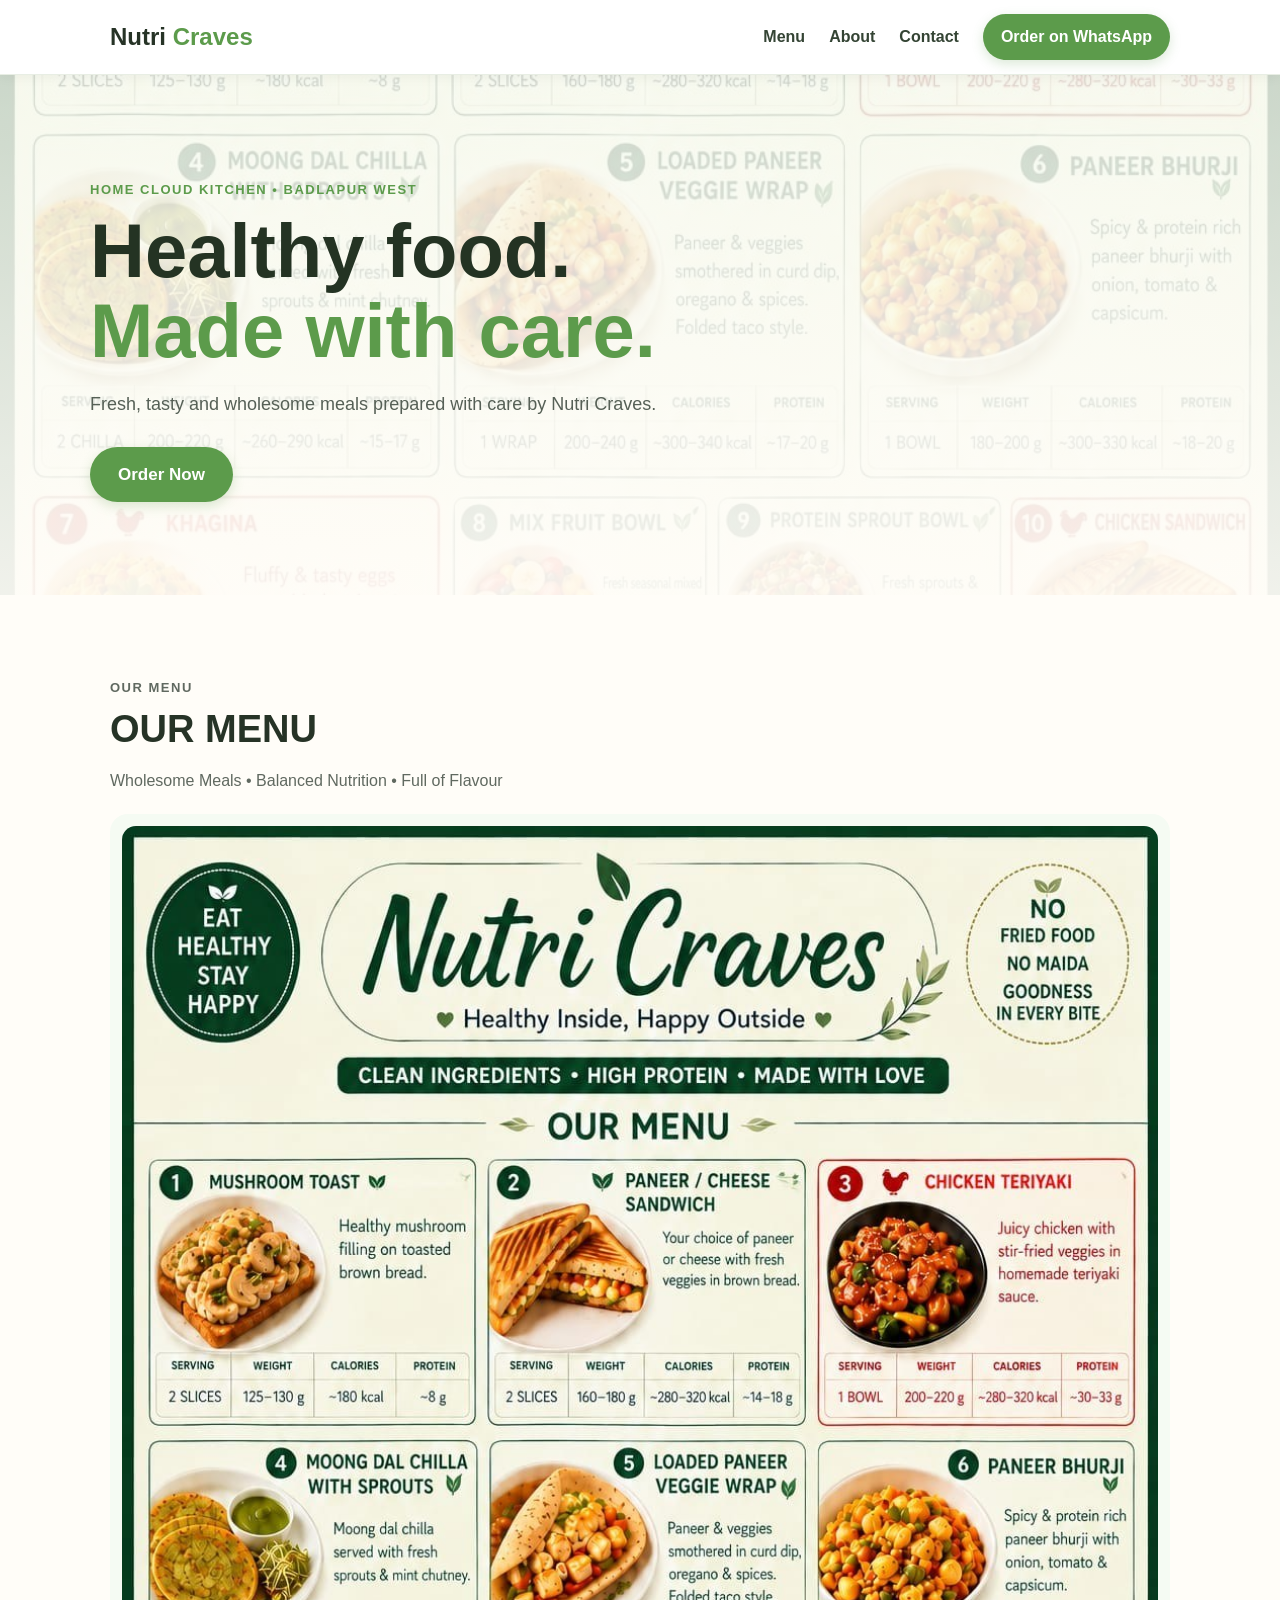
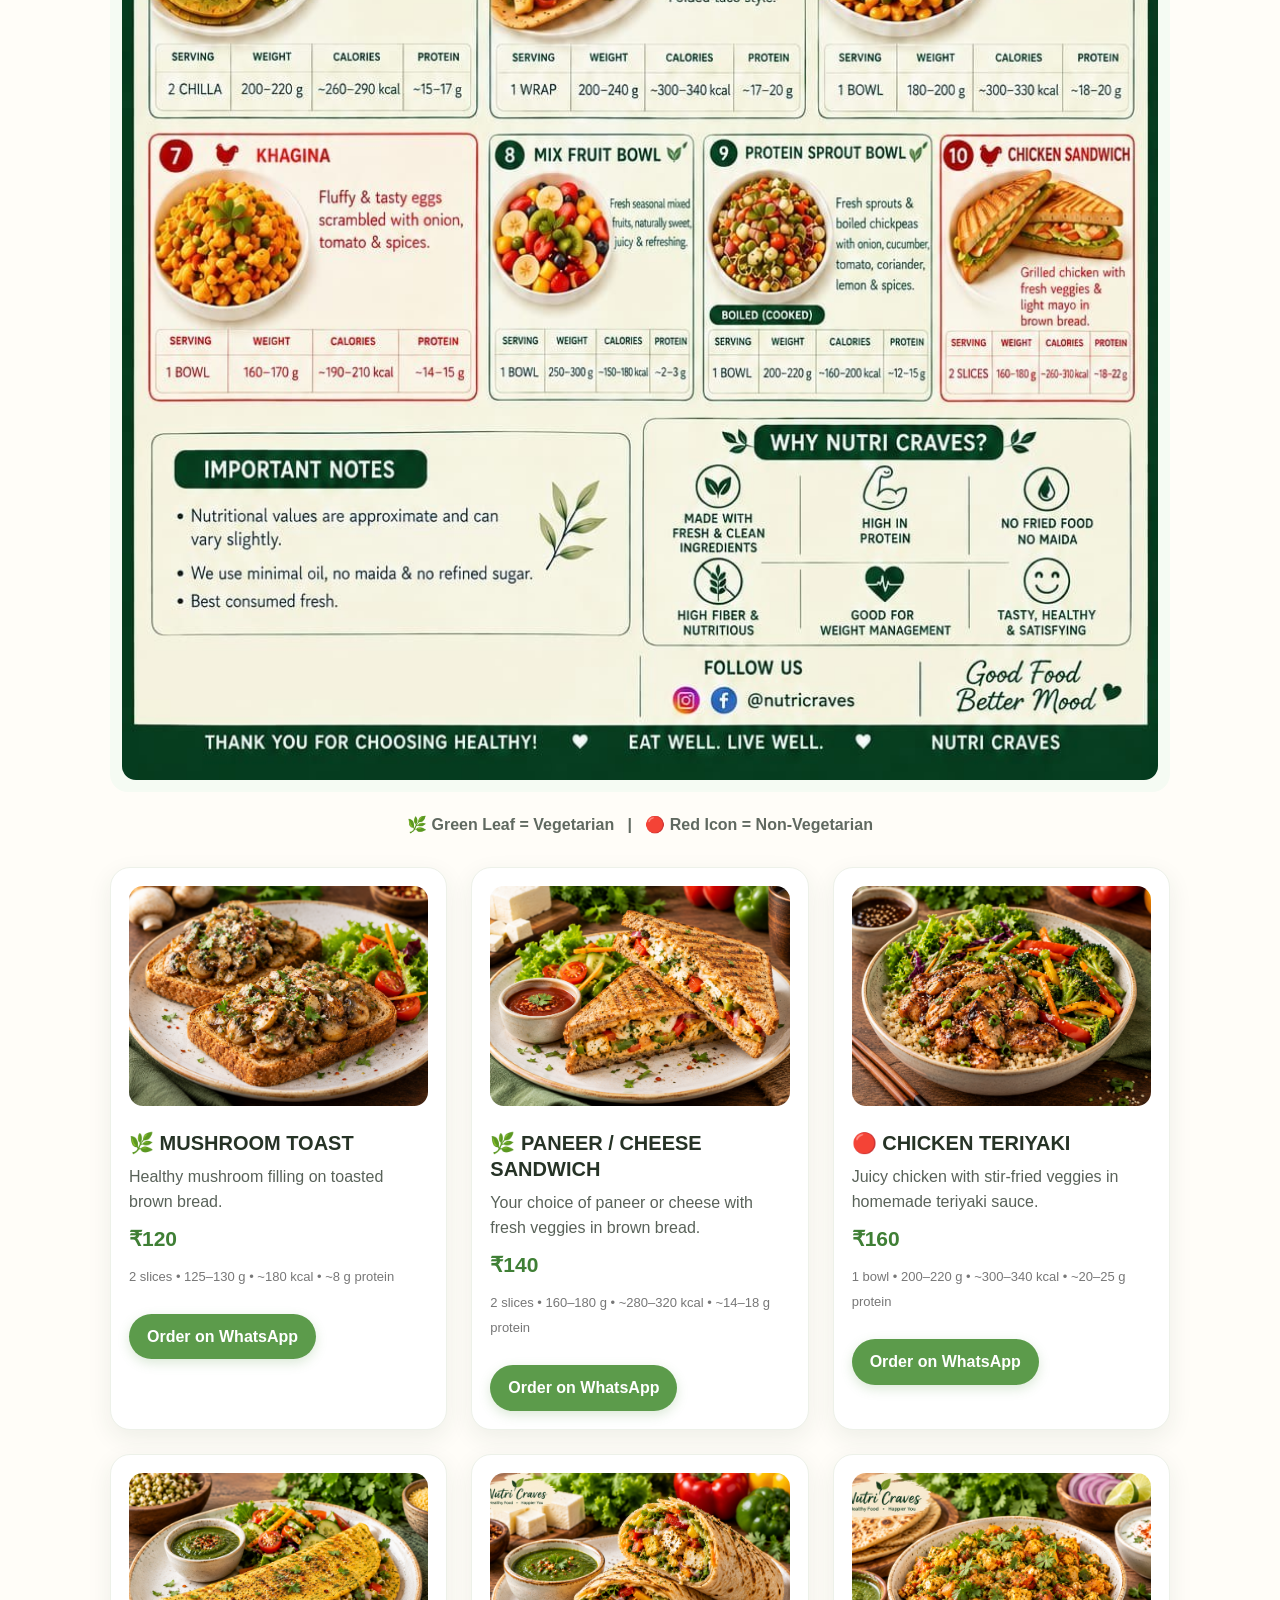
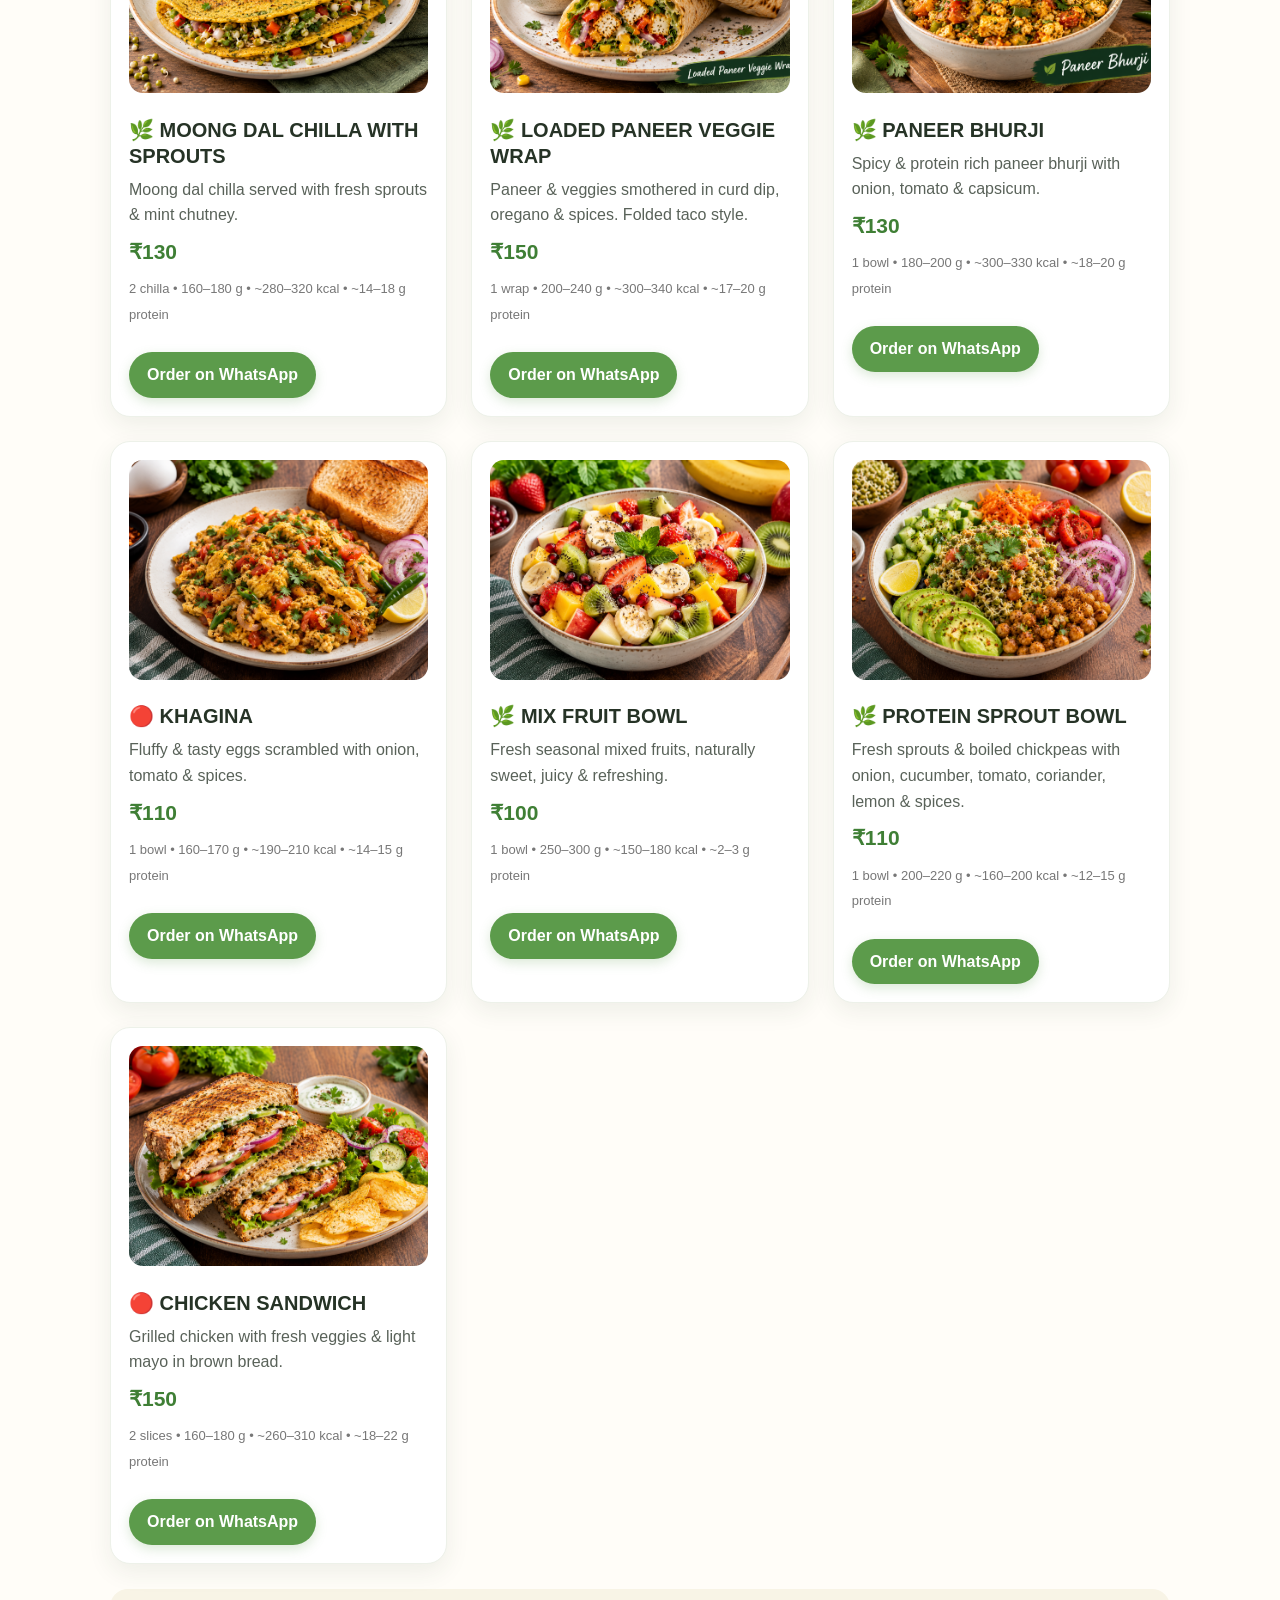
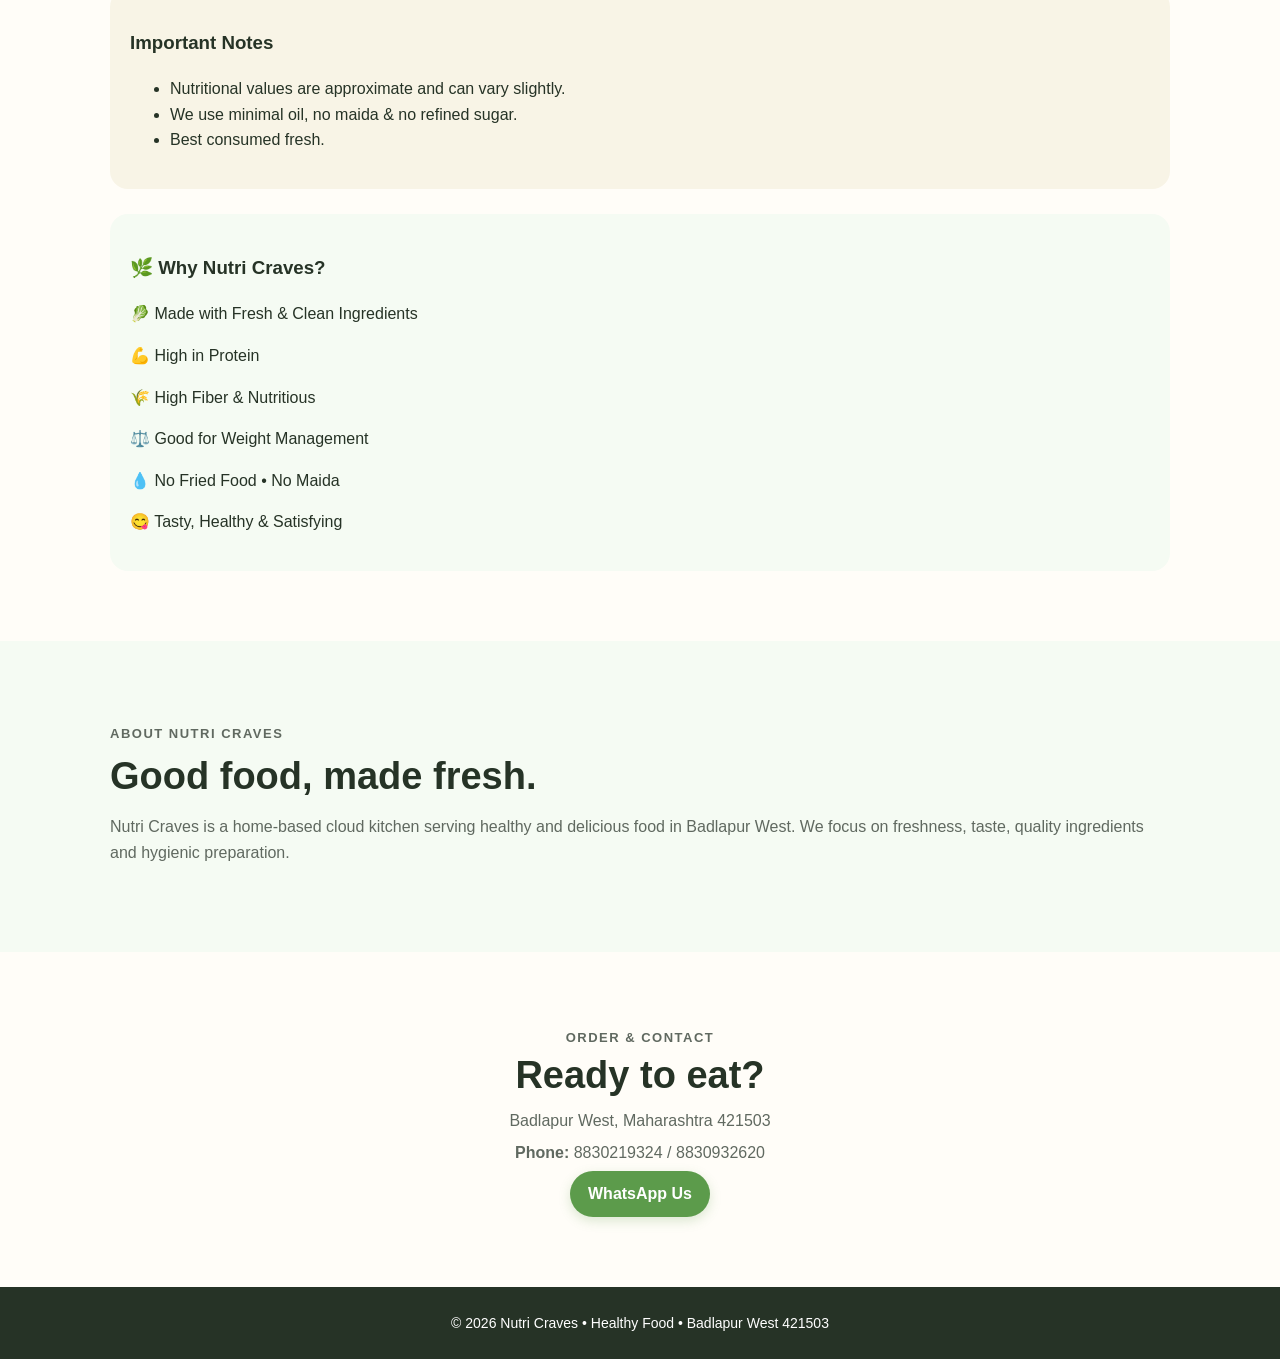
==== commit 67c3b97e: "Update index.html" ====
--- a/index.html
+++ b/index.html
@@ -23,7 +23,6 @@
 <meta name="twitter:title" content="Nutri Craves | Healthy Food in Badlapur">
 <meta name="twitter:description" content="Fresh, healthy and delicious food from Nutri Craves home cloud kitchen in Badlapur West.">
 
-<style>
 <style>
 * {
   box-sizing: border-box;
@@ -151,12 +150,8 @@
   color: #263326;
 }
 
-  <style>
-*{
   box-sizing:border-box;
 }
-
-html{
   scroll-behavior:smooth;
 }
 
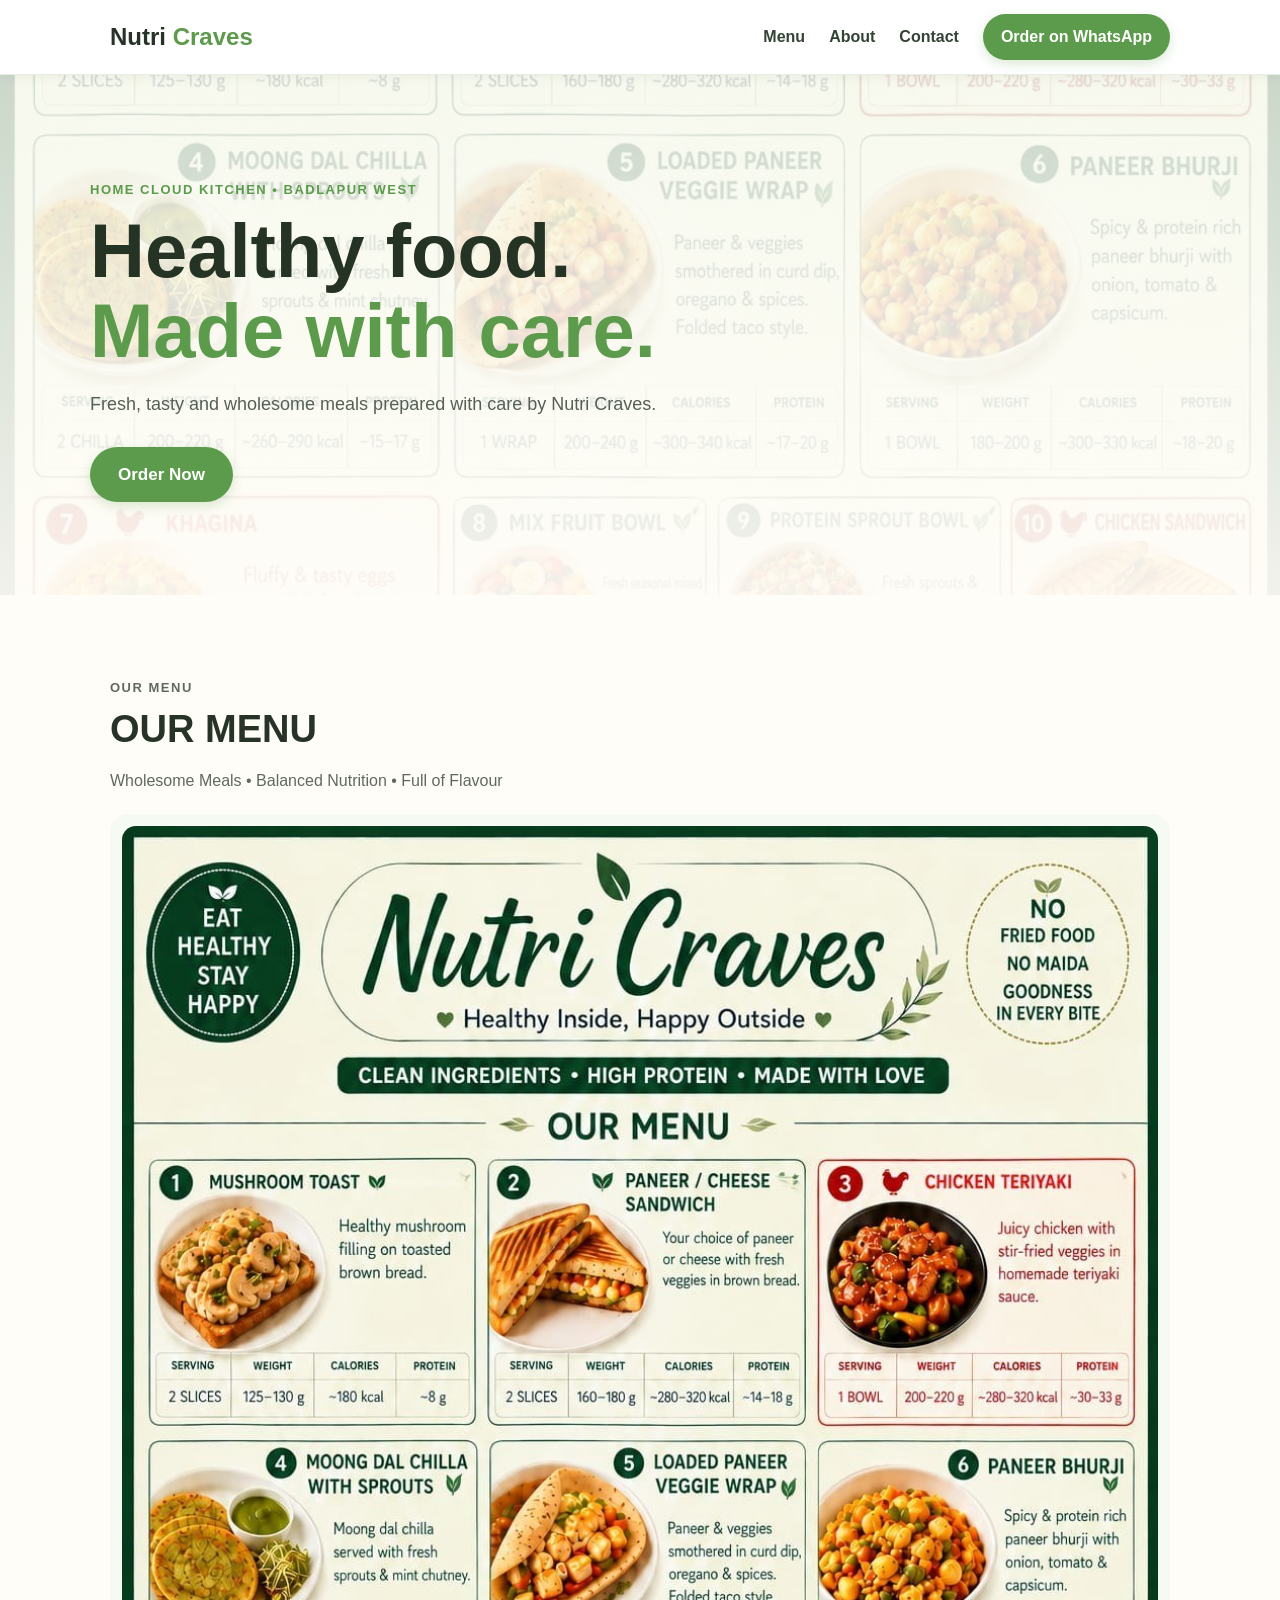
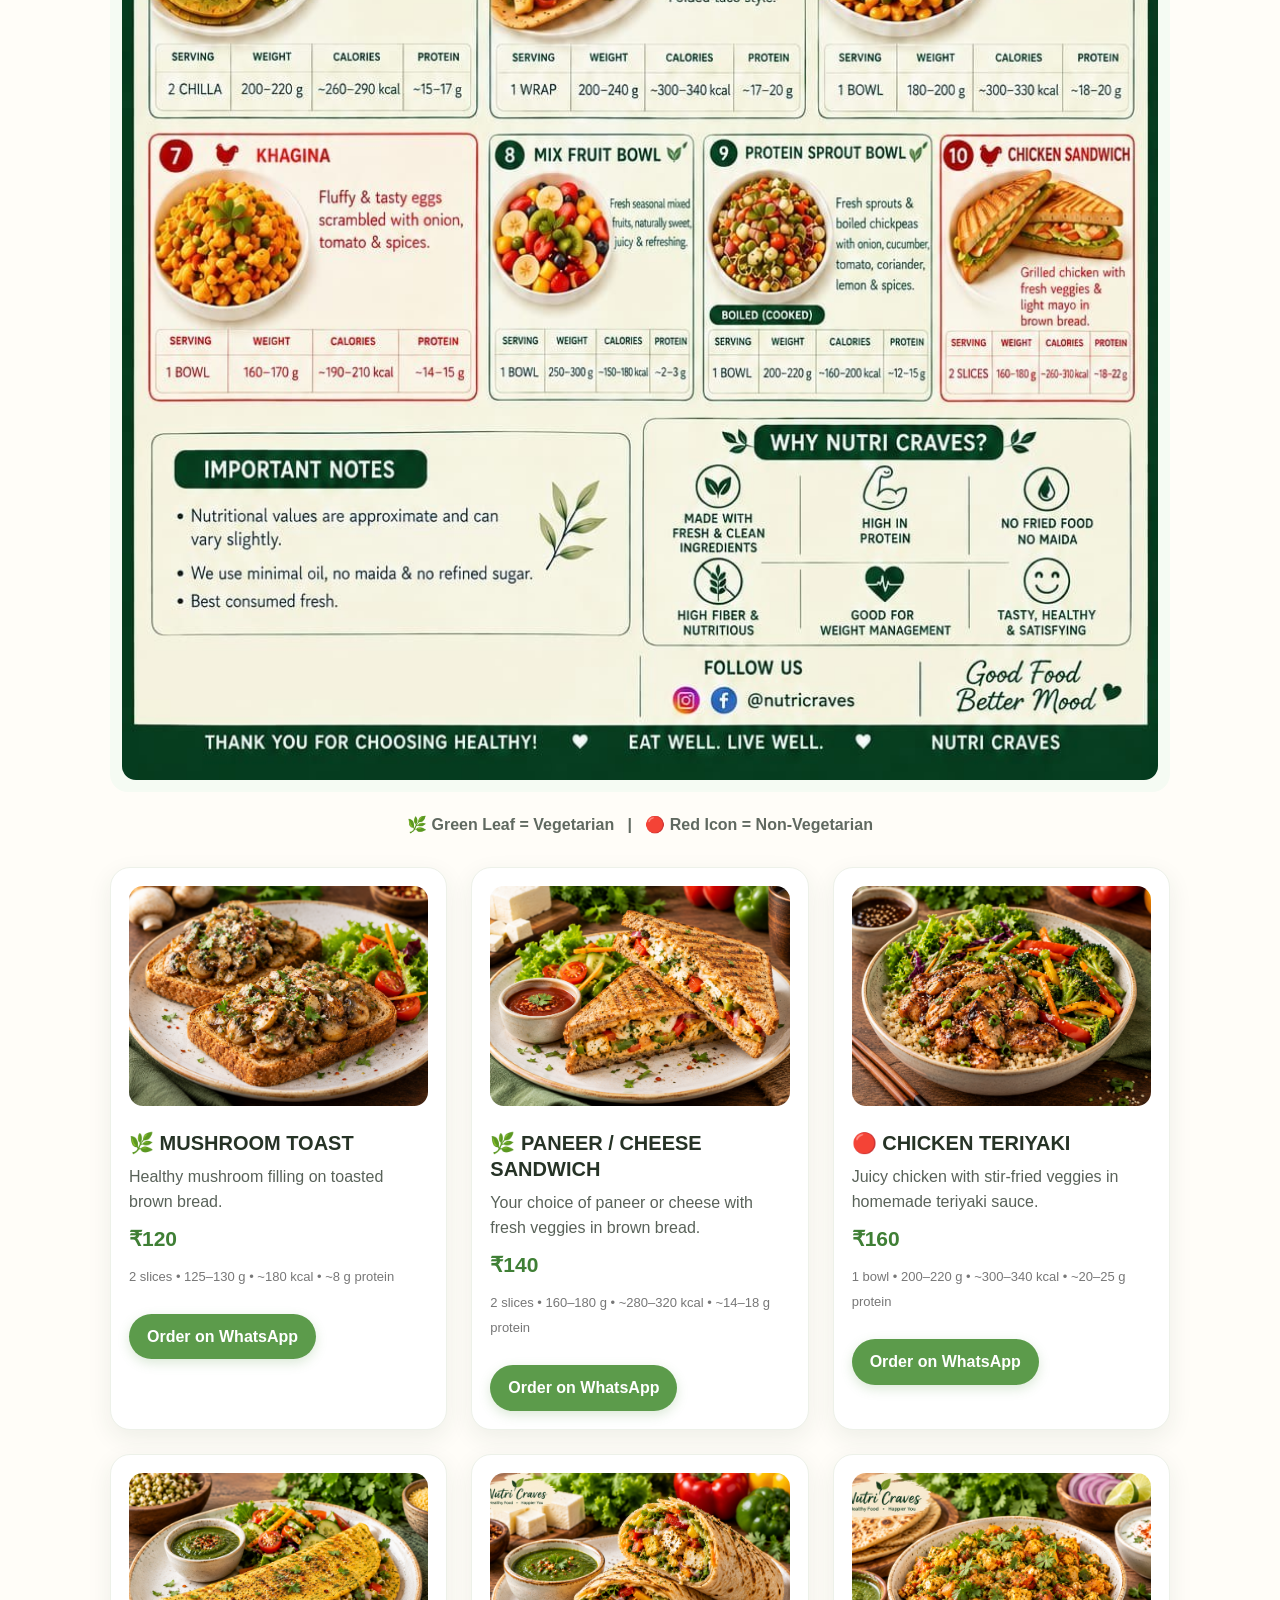
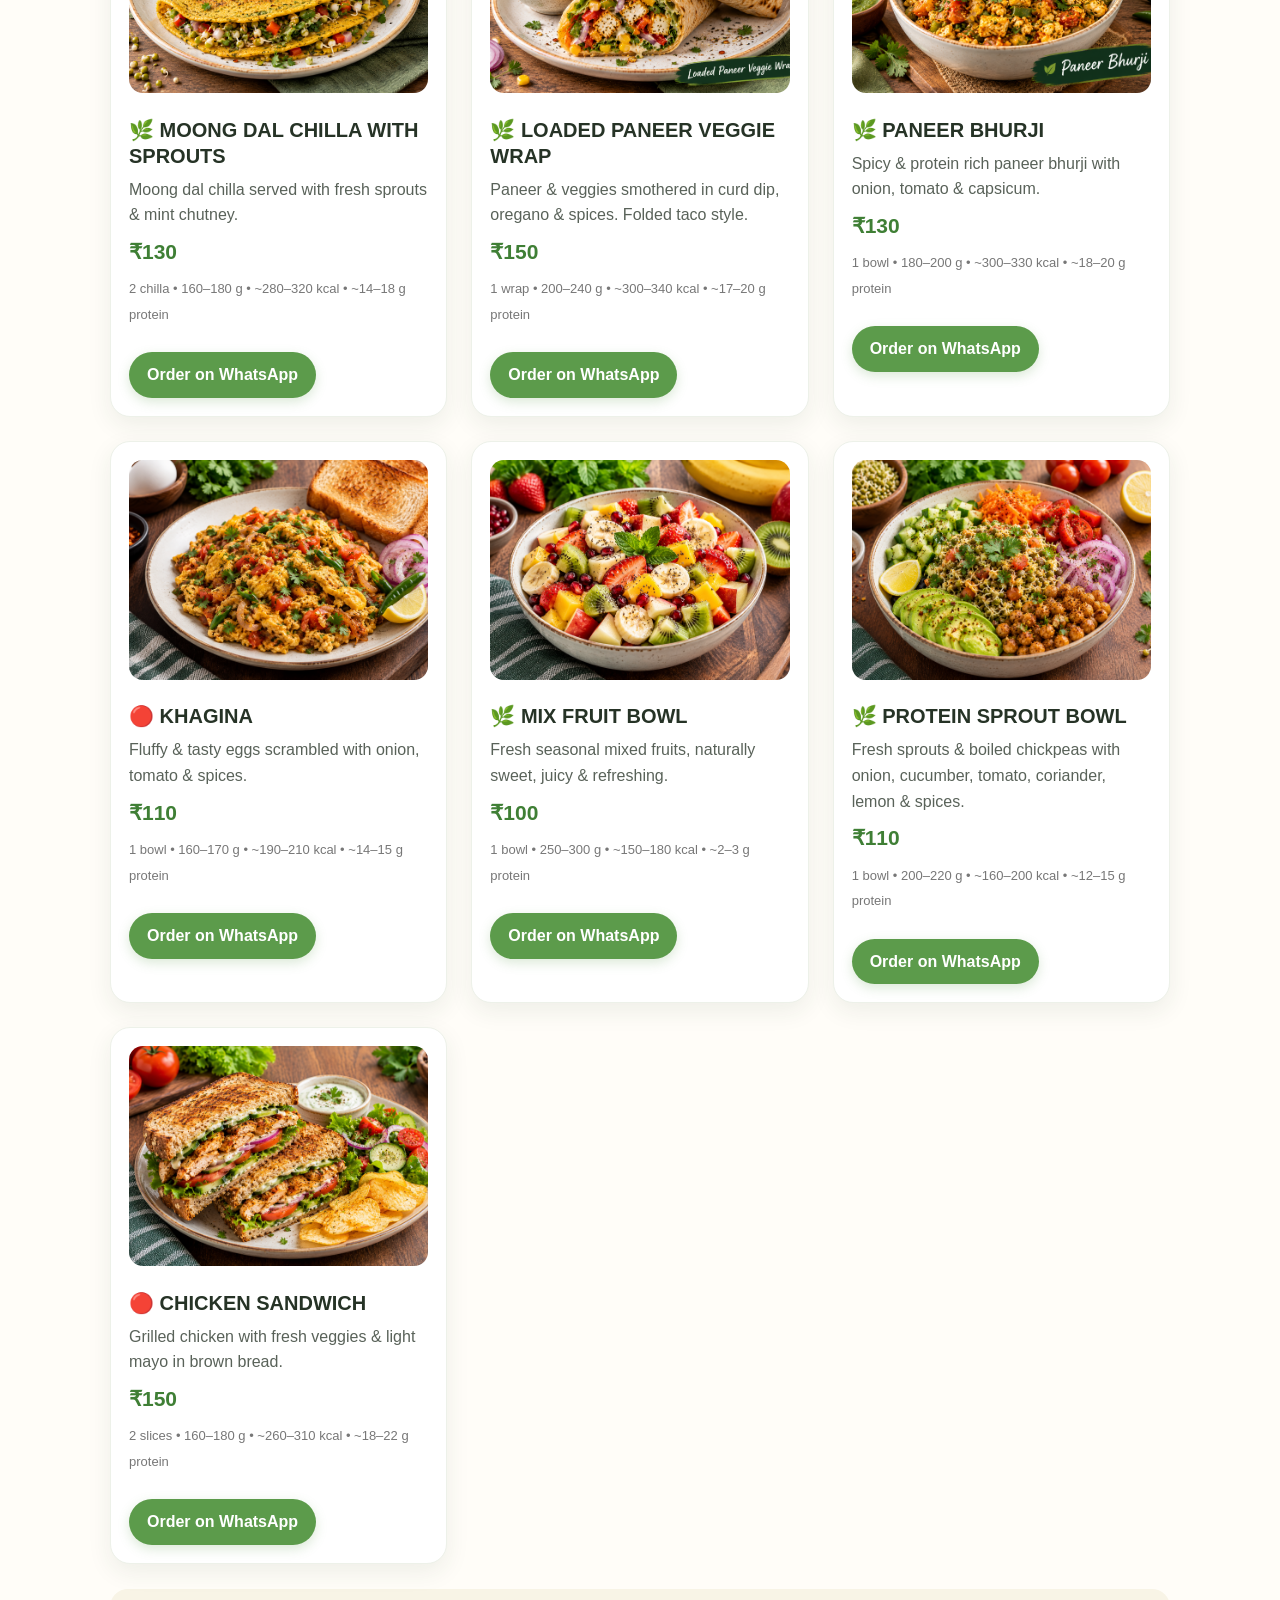
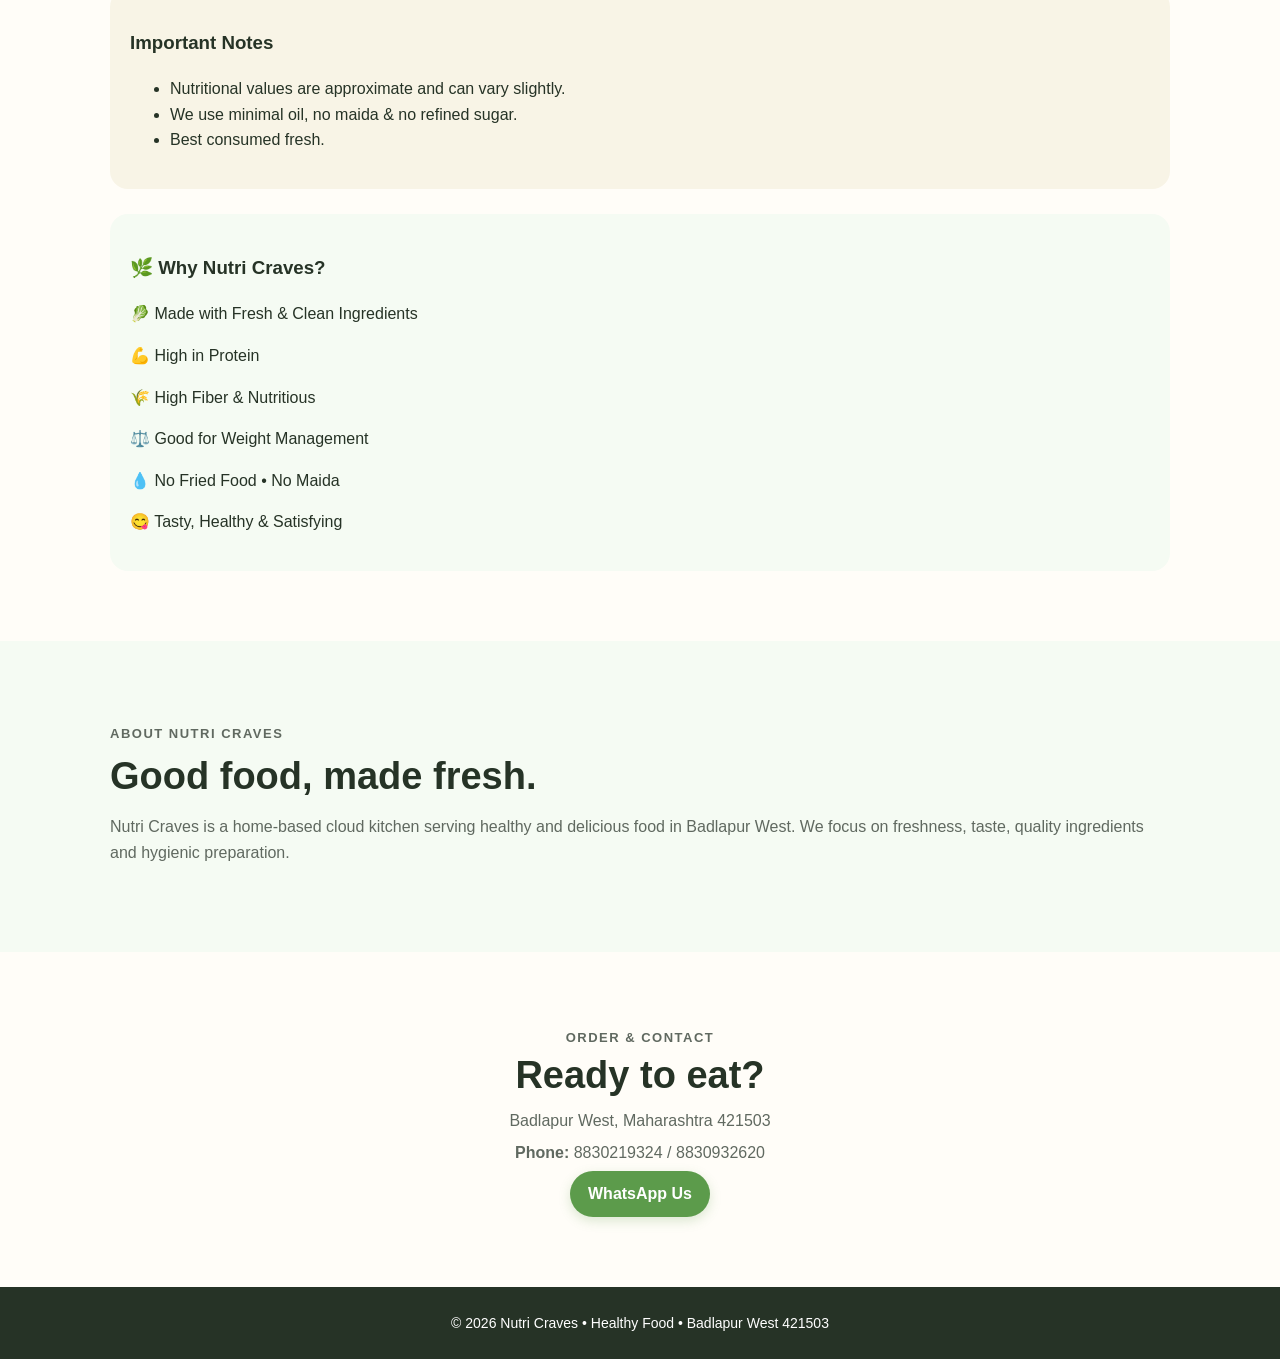
==== commit 73ff7f91: "Update index.html" ====
--- a/index.html
+++ b/index.html
@@ -1,616 +1,812 @@
 <!DOCTYPE html>
 <html lang="en">
 <head>
-    <meta name="google-site-verification" content="qvhgmnP7bqg1PxEsSovPi4B3JksNUO6q6Zc8FcswfAY" />
-    <meta charset="UTF-8">
-<meta name="viewport" content="width=device-width, initial-scale=1.0">
-
-<title>Nutri Craves | Healthy Food & Home Cloud Kitchen in Badlapur</title>
-
-<meta name="description" content="Nutri Craves is a home cloud kitchen in Badlapur West serving fresh, healthy and delicious meals, protein-rich food, sandwiches, wraps, bowls and more. Order on WhatsApp.">
-
-<meta name="keywords" content="Nutri Craves, healthy food Badlapur, healthy food in Badlapur, cloud kitchen Badlapur, home cloud kitchen Badlapur, healthy meals Badlapur, protein food Badlapur">
-
-<link rel="canonical" href="https://anjalikanojiya9319-ctrl.github.io/Nutri-Craves/">
-
-<meta property="og:title" content="Nutri Craves | Healthy Food in Badlapur">
-<meta property="og:description" content="Fresh, healthy and delicious food from Nutri Craves home cloud kitchen in Badlapur West.">
-<meta property="og:url" content="https://anjalikanojiya9319-ctrl.github.io/Nutri-Craves/">
-<meta property="og:type" content="website">
-<meta property="og:site_name" content="Nutri Craves">
-
-<meta name="twitter:card" content="summary">
-<meta name="twitter:title" content="Nutri Craves | Healthy Food in Badlapur">
-<meta name="twitter:description" content="Fresh, healthy and delicious food from Nutri Craves home cloud kitchen in Badlapur West.">
-
-<style>
-* {
-  box-sizing: border-box;
-}
-
-html {
-  scroll-behavior: smooth;
-}
-
-body {
-  margin: 0;
-  font-family: Arial, Helvetica, sans-serif;
-  background: #fffdf8;
-  color: #263326;
-  line-height: 1.6;
-}
-
-header {
-  position: sticky;
-  top: 0;
-  z-index: 1000;
-  background: rgba(255,255,255,0.97);
-  border-bottom: 1px solid #e8eee4;
-  box-shadow: 0 2px 12px rgba(0,0,0,0.05);
-}
-
-.nav {
-  max-width: 1100px;
-  margin: auto;
-  padding: 14px 20px;
-  display: flex;
-  align-items: center;
-  gap: 24px;
-}
-
-.logo {
-  margin-right: auto;
-  font-size: 24px;
-  font-weight: 800;
-  color: #263326;
-}
-
-.logo span {
-  color: #5c9b4b;
-}
-
-.nav a {
-  text-decoration: none;
-  color: #344434;
-  font-weight: 600;
-}
-
-.btn {
-  display: inline-block;
-  background: #5c9b4b;
-  color: white !important;
-  padding: 10px 18px;
-  border-radius: 999px;
-  text-decoration: none;
-  font-weight: 700;
-  box-shadow: 0 4px 12px rgba(92,155,75,0.22);
-}
-
-.btn:hover {
-  opacity: 0.9;
-}
-
-.hero {
-  min-height: 520px;
-  display: flex;
-  align-items: center;
-  padding: 70px 20px;
-  background:
-    linear-gradient(rgba(247,250,240,0.82),rgba(255,253,248,0.94)),
-    url("menu.jpg") center/cover;
-}
-
-.hero > div {
-  max-width: 1100px;
-  width: 100%;
-  margin: auto;
-}
-
-.tag {
-  color: #5c9b4b;
-  font-size: 13px;
-  font-weight: 800;
-  letter-spacing: 1.5px;
-  margin-bottom: 10px;
-}
-
-.hero h1 {
-  font-size: clamp(42px,7vw,76px);
-  line-height: 1.05;
-  margin: 10px 0 20px;
-  color: #243323;
-}
-
-.hero h1 span {
-  color: #5c9b4b;
-}
-
-.hero p:not(.tag) {
-  max-width: 600px;
-  font-size: 18px;
-  color: #566056;
-  margin-bottom: 28px;
-}
-
-.big {
-  padding: 14px 28px;
-  font-size: 17px;
-}
-
-.section {
-  max-width: 1100px;
-  margin: auto;
-  padding: 70px 20px;
-}
-
-.section h2 {
-  font-size: 38px;
-  line-height: 1.15;
-  margin: 5px 0 10px;
-  color: #263326;
-}
-
-  box-sizing:border-box;
-}
-  scroll-behavior:smooth;
-}
-
-body{
-  margin:0;
-  font-family:Arial,Helvetica,sans-serif;
-  background:#fffdf8;
-  color:#263326;
-  line-height:1.6;
-}
-
-header{
-  position:sticky;
-  top:0;
-  z-index:1000;
-  background:rgba(255,255,255,.96);
-  border-bottom:1px solid #e8eee4;
-  box-shadow:0 2px 12px rgba(0,0,0,.05);
-}
-
-.nav{
-  max-width:1100px;
-  margin:auto;
-  padding:14px 20px;
-  display:flex;
-  align-items:center;
-  gap:24px;
-}
-
-.logo{
-  margin-right:auto;
-  font-size:24px;
-  font-weight:800;
-  color:#263326;
-}
-
-.logo span{
-  color:#5c9b4b;
-}
-
-.nav a{
-  text-decoration:none;
-  color:#344434;
-  font-weight:600;
-}
-
-.btn{
-  display:inline-block;
-  background:#5c9b4b;
-  color:white !important;
-  padding:10px 18px;
-  border-radius:999px;
-  text-decoration:none;
-  font-weight:700;
-  box-shadow:0 4px 12px rgba(92,155,75,.22);
-}
-
-.btn:hover{
-  opacity:.9;
-}
-
-.hero{
-  min-height:520px;
-  display:flex;
-  align-items:center;
-  padding:70px 20px;
-  background:
-    linear-gradient(rgba(247,250,240,.82),rgba(255,253,248,.94)),
-    url("menu.jpg") center/cover;
-}
-
-.hero > div{
-  max-width:1100px;
-  width:100%;
-  margin:auto;
-}
-
-.tag{
-  color:#5c9b4b;
-  font-size:13px;
-  font-weight:800;
-  letter-spacing:1.5px;
-  margin-bottom:10px;
-}
-
-.hero h1{
-  font-size:clamp(42px,7vw,76px);
-  line-height:1.05;
-  margin:10px 0 20px;
-  color:#243323;
-}
-
-.hero h1 span{
-  color:#5c9b4b;
-}
-
-.hero p:not(.tag){
-  max-width:600px;
-  font-size:18px;
-  color:#566056;
-  margin-bottom:28px;
-}
-
-.big{
-  padding:14px 28px;
-  font-size:17px;
-}
-
-.section{
-  max-width:1100px;
-  margin:auto;
-  padding:70px 20px;
-}
-
-.section h2{
-  font-size:38px;
-  line-height:1.15;
-  margin:5px 0 10px;
-  color:#263326;
-}
-
-.section > p{
-  color:#606960;
-}
-
-.cards{
-  display:grid;
-  grid-template-columns:repeat(3,1fr);
-  gap:24px;
-  margin-top:30px;
-}
-
-.cards article{
-  background:white;
-  padding:18px;
-  border-radius:20px;
-  box-shadow:0 8px 25px rgba(42,65,36,.08);
-  border:1px solid #edf1e9;
-  transition:transform .2s ease,box-shadow .2s ease;
-}
-
-.cards article:hover{
-  transform:translateY(-4px);
-  box-shadow:0 12px 30px rgba(42,65,36,.13);
-}
-
-.cards article img{
-  width:100%;
-  height:220px;
-  object-fit:cover;
-  border-radius:14px;
-  margin-bottom:12px;
-}
-
-.cards h3{
-  margin:4px 0 8px;
-  font-size:20px;
-  line-height:1.3;
-}
-
-.cards p{
-  margin:7px 0;
-  color:#596259;
-}
-
-.cards strong{
-  color:#3f7f35;
-  font-size:21px;
-}
-
-.cards small{
-  color:#777;
-  font-size:13px;
-}
-
-.alt{
-  max-width:none;
-  background:#f5fbf3;
-  padding-left:max(20px,calc((100% - 1060px)/2));
-  padding-right:max(20px,calc((100% - 1060px)/2));
-}
-
-.contact{
-  text-align:center;
-}
-
-.contact p{
-  margin:6px 0;
-}
-
-footer{
-  text-align:center;
-  padding:25px 20px;
-  background:#263326;
-  color:white;
-  font-size:14px;
-}
-
-@media(max-width:800px){
-  .nav{
-    flex-wrap:wrap;
-    gap:12px 18px;
-  }
-
-  .logo{
-    width:100%;
-    margin-right:0;
-  }
-
-  .nav .btn{
-    padding:8px 14px;
-  }
-
-  .hero{
-    min-height:450px;
-    padding:55px 20px;
-  }
-
-  .cards{
-    grid-template-columns:repeat(2,1fr);
-  }
-}
-
-@media(max-width:560px){
-  .nav{
-    justify-content:center;
-  }
-
-  .logo{
-    text-align:center;
-  }
-
-  .nav a{
-    font-size:14px;
-  }
-
-  .hero h1{
-    font-size:45px;
-  }
-
-  .section{
-    padding:50px 16px;
-  }
-
-  .section h2{
-    font-size:30px;
-  }
-
-  .cards{
-    grid-template-columns:1fr;
-  }
-
-  .cards article img{
-    height:230px;
-  }
-}
-  </style>  
+  <meta name="google-site-verification" content="qvhgmnP7bqg1PxEsSovPi4B3JksNUO6q6Zc8FcswfAY" />
+
+  <meta charset="UTF-8">
+  <meta name="viewport" content="width=device-width, initial-scale=1.0">
+
+  <title>Nutri Craves | Healthy Food & Home Cloud Kitchen in Badlapur</title>
+
+  <meta name="description" content="Nutri Craves is a home cloud kitchen in Badlapur West serving fresh, healthy and delicious meals, protein-rich food, sandwiches, wraps, bowls and more. Order on WhatsApp.">
+
+  <meta name="keywords" content="Nutri Craves, healthy food Badlapur, healthy food in Badlapur, cloud kitchen Badlapur, home cloud kitchen Badlapur, healthy meals Badlapur, protein food Badlapur">
+
+  <link rel="canonical" href="https://anjalikanojiya9319-ctrl.github.io/Nutri-Craves/">
+
+  <meta property="og:title" content="Nutri Craves | Healthy Food in Badlapur">
+  <meta property="og:description" content="Fresh, healthy and delicious food from Nutri Craves home cloud kitchen in Badlapur West.">
+  <meta property="og:url" content="https://anjalikanojiya9319-ctrl.github.io/Nutri-Craves/">
+  <meta property="og:type" content="website">
+  <meta property="og:site_name" content="Nutri Craves">
+
+  <meta name="twitter:card" content="summary">
+  <meta name="twitter:title" content="Nutri Craves | Healthy Food in Badlapur">
+  <meta name="twitter:description" content="Fresh, healthy and delicious food from Nutri Craves home cloud kitchen in Badlapur West.">
+
+  <style>
+    * {
+      box-sizing: border-box;
+    }
+
+    html {
+      scroll-behavior: smooth;
+    }
+
+    body {
+      margin: 0;
+      font-family: Arial, Helvetica, sans-serif;
+      background: #fffdf8;
+      color: #263326;
+      line-height: 1.6;
+    }
+
+    header {
+      position: sticky;
+      top: 0;
+      z-index: 1000;
+      background: rgba(255, 255, 255, 0.97);
+      border-bottom: 1px solid #e8eee4;
+      box-shadow: 0 2px 12px rgba(0, 0, 0, 0.05);
+    }
+
+    .nav {
+      max-width: 1100px;
+      margin: auto;
+      padding: 14px 20px;
+      display: flex;
+      align-items: center;
+      gap: 24px;
+    }
+
+    .logo {
+      margin-right: auto;
+      font-size: 24px;
+      font-weight: 800;
+      color: #263326;
+    }
+
+    .logo span {
+      color: #5c9b4b;
+    }
+
+    .nav a {
+      text-decoration: none;
+      color: #344434;
+      font-weight: 600;
+    }
+
+    .btn {
+      display: inline-block;
+      background: #5c9b4b;
+      color: white !important;
+      padding: 10px 18px;
+      border-radius: 999px;
+      text-decoration: none;
+      font-weight: 700;
+      box-shadow: 0 4px 12px rgba(92, 155, 75, 0.22);
+    }
+
+    .btn:hover {
+      opacity: 0.9;
+    }
+
+    .hero {
+      min-height: 520px;
+      display: flex;
+      align-items: center;
+      padding: 70px 20px;
+      background:
+        linear-gradient(
+          rgba(247, 250, 240, 0.82),
+          rgba(255, 253, 248, 0.94)
+        ),
+        url("menu.jpg") center/cover;
+    }
+
+    .hero > div {
+      max-width: 1100px;
+      width: 100%;
+      margin: auto;
+    }
+
+    .tag {
+      color: #5c9b4b;
+      font-size: 13px;
+      font-weight: 800;
+      letter-spacing: 1.5px;
+      margin-bottom: 10px;
+    }
+
+    .hero h1 {
+      font-size: clamp(42px, 7vw, 76px);
+      line-height: 1.05;
+      margin: 10px 0 20px;
+      color: #243323;
+    }
+
+    .hero h1 span {
+      color: #5c9b4b;
+    }
+
+    .hero p:not(.tag) {
+      max-width: 600px;
+      font-size: 18px;
+      color: #566056;
+      margin-bottom: 28px;
+    }
+
+    .big {
+      padding: 14px 28px;
+      font-size: 17px;
+    }
+
+    .section {
+      max-width: 1100px;
+      margin: auto;
+      padding: 70px 20px;
+    }
+
+    .section h2 {
+      font-size: 38px;
+      line-height: 1.15;
+      margin: 5px 0 10px;
+      color: #263326;
+    }
+
+    .section > p {
+      color: #606960;
+    }
+
+    .cards {
+      display: grid;
+      grid-template-columns: repeat(3, 1fr);
+      gap: 24px;
+      margin-top: 30px;
+    }
+
+    .cards article {
+      background: white;
+      padding: 18px;
+      border-radius: 20px;
+      box-shadow: 0 8px 25px rgba(42, 65, 36, 0.08);
+      border: 1px solid #edf1e9;
+      transition: transform 0.2s ease, box-shadow 0.2s ease;
+    }
+
+    .cards article:hover {
+      transform: translateY(-4px);
+      box-shadow: 0 12px 30px rgba(42, 65, 36, 0.13);
+    }
+
+    .cards article img {
+      width: 100%;
+      height: 220px;
+      object-fit: cover;
+      border-radius: 14px;
+      margin-bottom: 12px;
+    }
+
+    .cards h3 {
+      margin: 4px 0 8px;
+      font-size: 20px;
+      line-height: 1.3;
+    }
+
+    .cards p {
+      margin: 7px 0;
+      color: #596259;
+    }
+
+    .cards strong {
+      color: #3f7f35;
+      font-size: 21px;
+    }
+
+    .cards small {
+      color: #777;
+      font-size: 13px;
+    }
+
+    .alt {
+      max-width: none;
+      background: #f5fbf3;
+      padding-left: max(20px, calc((100% - 1060px) / 2));
+      padding-right: max(20px, calc((100% - 1060px) / 2));
+    }
+
+    .contact {
+      text-align: center;
+    }
+
+    .contact p {
+      margin: 6px 0;
+    }
+
+    footer {
+      text-align: center;
+      padding: 25px 20px;
+      background: #263326;
+      color: white;
+      font-size: 14px;
+    }
+
+    @media (max-width: 800px) {
+      .nav {
+        flex-wrap: wrap;
+        gap: 12px 18px;
+      }
+
+      .logo {
+        width: 100%;
+        margin-right: 0;
+      }
+
+      .nav .btn {
+        padding: 8px 14px;
+      }
+
+      .hero {
+        min-height: 450px;
+        padding: 55px 20px;
+      }
+
+      .cards {
+        grid-template-columns: repeat(2, 1fr);
+      }
+    }
+
+    @media (max-width: 560px) {
+      .nav {
+        justify-content: center;
+      }
+
+      .logo {
+        text-align: center;
+      }
+
+      .nav a {
+        font-size: 14px;
+      }
+
+      .hero h1 {
+        font-size: 45px;
+      }
+
+      .section {
+        padding: 50px 16px;
+      }
+
+      .section h2 {
+        font-size: 30px;
+      }
+
+      .cards {
+        grid-template-columns: 1fr;
+      }
+
+      .cards article img {
+        height: 230px;
+      }
+    }
+  </style>
 </head>
+
 <body>
+
 <header>
   <nav class="nav">
     <div class="logo">Nutri <span>Craves</span></div>
+
     <a href="#menu">Menu</a>
     <a href="#about">About</a>
     <a href="#contact">Contact</a>
-    <a class="btn" href="https://wa.me/918830219324?text=Hello%20Nutri%20Craves%2C%20I%20want%20to%20place%20an%20order.">Order on WhatsApp</a>
+
+    <a
+      class="btn"
+      href="https://wa.me/918830219324?text=Hello%20Nutri%20Craves%2C%20I%20want%20to%20place%20an%20order."
+    >
+      Order on WhatsApp
+    </a>
   </nav>
 </header>
 
 <main>
+
 <section class="hero">
   <div>
     <p class="tag">HOME CLOUD KITCHEN • BADLAPUR WEST</p>
-    <h1>Healthy food.<br><span>Made with care.</span></h1>
-    <p>Fresh, tasty and wholesome meals prepared with care by Nutri Craves.</p>
-    <a class="btn big" href="https://wa.me/918830219324?text=Hello%20Nutri%20Craves%2C%20I%20want%20to%20place%20an%20order.">Order Now</a>
+
+    <h1>
+      Healthy food.<br>
+      <span>Made with care.</span>
+    </h1>
+
+    <p>
+      Fresh, tasty and wholesome meals prepared with care by Nutri Craves.
+    </p>
+
+    <a
+      class="btn big"
+      href="https://wa.me/918830219324?text=Hello%20Nutri%20Craves%2C%20I%20want%20to%20place%20an%20order."
+    >
+      Order Now
+    </a>
   </div>
 </section>
 
+
 <section id="menu" class="section">
+
   <p class="tag">OUR MENU</p>
+
   <h2>OUR MENU</h2>
-<p>Wholesome Meals • Balanced Nutrition • Full of Flavour</p>
-
-<div style="background:#f5fbf3;padding:12px;border-radius:18px;margin:20px 0;">
-  <img src="menu.jpg"
-       alt="Nutri Craves Healthy Food Menu"
-       style="width:100%;height:auto;display:block;border-radius:14px;">
-</div>
-
-<p style="text-align:center;font-weight:bold;margin:15px 0;">
-  🌿 Green Leaf = Vegetarian &nbsp; | &nbsp; 🔴 Red Icon = Non-Vegetarian
-</p>
-
-<div class="cards">
-    <article>
-  <img src="mushroom-toast.png"
-     alt="Nutri Craves Mushroom Toast"
-     style="width:100%;height:220px;object-fit:cover;border-radius:14px;margin-bottom:12px;">
-
-  <h3>🌿 MUSHROOM TOAST</h3>
-    <p>Healthy mushroom filling on toasted brown bread.</p>
-    <p><strong>₹120</strong></p>
-    <small>2 slices • 125–130 g • ~180 kcal • ~8 g protein</small>
-    <br><br>
-    <a class="btn" href="https://wa.me/918830219324?text=Hello%20Nutri%20Craves%2C%20I%20want%20to%20order%20Mushroom%20Toast%20%E2%82%B9120.">Order on WhatsApp</a>
-  </article>
-
-  <article>
-  <img src="paneer-cheese-sandwich.png"
-       alt="Nutri Craves Paneer Cheese Sandwich"
-       style="width:100%;height:220px;object-fit:cover;border-radius:14px;margin-bottom:12px;">
-    
-    <h3>🌿 PANEER / CHEESE SANDWICH</h3>
-    <p>Your choice of paneer or cheese with fresh veggies in brown bread.</p>
-    <p><strong>₹140</strong></p>
-    <small>2 slices • 160–180 g • ~280–320 kcal • ~14–18 g protein</small>
-    <br><br>
-    <a class="btn" href="https://wa.me/918830219324?text=Hello%20Nutri%20Craves%2C%20I%20want%20to%20order%20Paneer%20or%20Cheese%20Sandwich%20%E2%82%B9140.">Order on WhatsApp</a>
-  </article>
-
-  <article>
-  <img src="chicken-teriyaki.png"
-       alt="Nutri Craves Chicken Teriyaki"
-       style="width:100%;height:220px;object-fit:cover;border-radius:14px;margin-bottom:12px;">
-
-  <h3>🔴 CHICKEN TERIYAKI</h3>
-    <p>Juicy chicken with stir-fried veggies in homemade teriyaki sauce.</p>
-    <p><strong>₹160</strong></p>
-    <small>1 bowl • 200–220 g • ~300–340 kcal • ~20–25 g protein</small>
-    <br><br>
-    <a class="btn" href="https://wa.me/918830219324?text=Hello%20Nutri%20Craves%2C%20I%20want%20to%20order%20Chicken%20Teriyaki%20%E2%82%B9160.">Order on WhatsApp</a>
-
-</article>
-    
-  <article>
-  <img src="moong-dal-chilla-sprouts.png"
-     alt="Nutri Craves Moong Dal Chilla with Sprouts"
-     style="width:100%;height:220px;object-fit:cover;border-radius:14px;margin-bottom:12px;">
-    
-    <h3>🌿 MOONG DAL CHILLA WITH SPROUTS</h3>
-    <p>Moong dal chilla served with fresh sprouts & mint chutney.</p>
-    <p><strong>₹130</strong></p>
-    <small>2 chilla • 160–180 g • ~280–320 kcal • ~14–18 g protein</small>
-    <br><br>
-    <a class="btn" href="https://wa.me/918830219324?text=Hello%20Nutri%20Craves%2C%20I%20want%20to%20order%20Moong%20Dal%20Chilla%20with%20Sprouts%20%E2%82%B9130.">Order on WhatsApp</a>
-  </article>
-
-  <article>
-    <img src="loaded-paneer-veggie-wrap.png"
-     alt="Nutri Craves Loaded Paneer Veggie Wrap"
-     style="width:100%;height:220px;object-fit:cover;border-radius:14px;margin-bottom:12px;">
-    
-    <h3>🌿 LOADED PANEER VEGGIE WRAP</h3>
-    <p>Paneer & veggies smothered in curd dip, oregano & spices. Folded taco style.</p>
-    <p><strong>₹150</strong></p>
-    <small>1 wrap • 200–240 g • ~300–340 kcal • ~17–20 g protein</small>
-    <br><br>
-    <a class="btn" href="https://wa.me/918830219324?text=Hello%20Nutri%20Craves%2C%20I%20want%20to%20order%20Loaded%20Paneer%20Veggie%20Wrap%20%E2%82%B9150.">Order on WhatsApp</a>
-  </article>
-
-  <article>
-    <img src="paneer-bhurji.png"
-     alt="Nutri Craves Paneer Bhurji"
-     style="width:100%;height:220px;object-fit:cover;border-radius:14px;margin-bottom:12px;">
-    <h3>🌿 PANEER BHURJI</h3>
-    <p>Spicy & protein rich paneer bhurji with onion, tomato & capsicum.</p>
-    <p><strong>₹130</strong></p>
-    <small>1 bowl • 180–200 g • ~300–330 kcal • ~18–20 g protein</small>
-    <br><br>
-    <a class="btn" href="https://wa.me/918830219324?text=Hello%20Nutri%20Craves%2C%20I%20want%20to%20order%20Paneer%20Bhurji%20%E2%82%B9130.">Order on WhatsApp</a>
-  </article>
-
-  <article>
-    <img src="khagina-new.png"
-     alt="Nutri Craves Khagina"
-     style="width:100%;height:220px;object-fit:cover;border-radius:14px;margin-bottom:12px;">
-    <h3>🔴 KHAGINA</h3>
-    <p>Fluffy & tasty eggs scrambled with onion, tomato & spices.</p>
-    <p><strong>₹110</strong></p>
-    <small>1 bowl • 160–170 g • ~190–210 kcal • ~14–15 g protein</small>
-    <br><br>
-    <a class="btn" href="https://wa.me/918830219324?text=Hello%20Nutri%20Craves%2C%20I%20want%20to%20order%20Khagina%20%E2%82%B9110.">Order on WhatsApp</a>
-  </article>
-
-    <article>
-      <img src="mix-fruit-bowl.png"
-     alt="Nutri Craves Mix Fruit Bowl"
-     style="width:100%;height:220px;object-fit:cover;border-radius:14px;margin-bottom:12px;">
-    <h3>🌿 MIX FRUIT BOWL</h3>
-    <p>Fresh seasonal mixed fruits, naturally sweet, juicy & refreshing.</p>
-    <p><strong>₹100</strong></p>
-    <small>1 bowl • 250–300 g • ~150–180 kcal • ~2–3 g protein</small>
-    <br><br>
-    <a class="btn" href="https://wa.me/918830219324?text=Hello%20Nutri%20Craves%2C%20I%20want%20to%20order%20Mix%20Fruit%20Bowl%20%E2%82%B9100.">Order on WhatsApp</a>
-  </article>
-
-  <article>
-    <img src="protein-sprout-bowl.png"
-     alt="Nutri Craves Protein Sprout Bowl"
-     style="width:100%;height:220px;object-fit:cover;border-radius:14px;margin-bottom:12px;">
-    <h3>🌿 PROTEIN SPROUT BOWL</h3>
-    <p>Fresh sprouts & boiled chickpeas with onion, cucumber, tomato, coriander, lemon & spices.</p>
-    <p><strong>₹110</strong></p>
-    <small>1 bowl • 200–220 g • ~160–200 kcal • ~12–15 g protein</small>
-    <br><br>
-    <a class="btn" href="https://wa.me/918830219324?text=Hello%20Nutri%20Craves%2C%20I%20want%20to%20order%20Protein%20Sprout%20Bowl%20%E2%82%B9110.">Order on WhatsApp</a>
-  </article>
-
-  <article>
-    <img src="chicken-sandwich.png"
-     alt="Nutri Craves Chicken Sandwich"
-     style="width:100%;height:220px;object-fit:cover;border-radius:14px;margin-bottom:12px;">
-    <h3>🔴 CHICKEN SANDWICH</h3>
-    <p>Grilled chicken with fresh veggies & light mayo in brown bread.</p>
-    <p><strong>₹150</strong></p>
-    <small>2 slices • 160–180 g • ~260–310 kcal • ~18–22 g protein</small>
-    <br><br>
-    <a class="btn" href="https://wa.me/918830219324?text=Hello%20Nutri%20Craves%2C%20I%20want%20to%20order%20Chicken%20Sandwich%20%E2%82%B9150.">Order on WhatsApp</a>
-  </article>
-
-</div>
-
-<div style="margin-top:25px;padding:20px;background:#f8f4e6;border-radius:18px;">
-    
-  <h3>Important Notes</h3>
-  <ul>
-    <li>Nutritional values are approximate and can vary slightly.</li>
-    <li>We use minimal oil, no maida & no refined sugar.</li>
-    <li>Best consumed fresh.</li>
-  </ul>
-</div>
-
-<div style="margin-top:25px;padding:20px;background:#f5fbf3;border-radius:18px;">
-  <h3>🌿 Why Nutri Craves?</h3>
-  <p>🥬 Made with Fresh & Clean Ingredients</p>
-  <p>💪 High in Protein</p>
-  <p>🌾 High Fiber & Nutritious</p>
-  <p>⚖️ Good for Weight Management</p>
-  <p>💧 No Fried Food • No Maida</p>
-  <p>😋 Tasty, Healthy & Satisfying</p>
-</div>
+
+  <p>
+    Wholesome Meals • Balanced Nutrition • Full of Flavour
+  </p>
+
+
+  <div style="background:#f5fbf3;padding:12px;border-radius:18px;margin:20px 0;">
+
+    <img
+      src="menu.jpg"
+      alt="Nutri Craves Healthy Food Menu"
+      style="width:100%;height:auto;display:block;border-radius:14px;"
+    >
+
+  </div>
+
+
+  <p style="text-align:center;font-weight:bold;margin:15px 0;">
+    🌿 Green Leaf = Vegetarian &nbsp; | &nbsp; 🔴 Red Icon = Non-Vegetarian
+  </p>
+
+
+  <div class="cards">
+
+
+    <!-- Mushroom Toast -->
+
+    <article>
+
+      <img
+        src="mushroom-toast.png"
+        alt="Nutri Craves Mushroom Toast"
+        style="width:100%;height:220px;object-fit:cover;border-radius:14px;margin-bottom:12px;"
+      >
+
+      <h3>🌿 MUSHROOM TOAST</h3>
+
+      <p>
+        Healthy mushroom filling on toasted brown bread.
+      </p>
+
+      <p>
+        <strong>₹120</strong>
+      </p>
+
+      <small>
+        2 slices • 125–130 g • ~180 kcal • ~8 g protein
+      </small>
+
+      <br><br>
+
+      <a
+        class="btn"
+        href="https://wa.me/918830219324?text=Hello%20Nutri%20Craves%2C%20I%20want%20to%20order%20Mushroom%20Toast%20%E2%82%B9120."
+      >
+        Order on WhatsApp
+      </a>
+
+    </article>
+
+
+    <!-- Paneer Cheese Sandwich -->
+
+    <article>
+
+      <img
+        src="paneer-cheese-sandwich.png"
+        alt="Nutri Craves Paneer Cheese Sandwich"
+        style="width:100%;height:220px;object-fit:cover;border-radius:14px;margin-bottom:12px;"
+      >
+
+      <h3>🌿 PANEER / CHEESE SANDWICH</h3>
+
+      <p>
+        Your choice of paneer or cheese with fresh veggies in brown bread.
+      </p>
+
+      <p>
+        <strong>₹140</strong>
+      </p>
+
+      <small>
+        2 slices • 160–180 g • ~280–320 kcal • ~14–18 g protein
+      </small>
+
+      <br><br>
+
+      <a
+        class="btn"
+        href="https://wa.me/918830219324?text=Hello%20Nutri%20Craves%2C%20I%20want%20to%20order%20Paneer%20or%20Cheese%20Sandwich%20%E2%82%B9140."
+      >
+        Order on WhatsApp
+      </a>
+
+    </article>
+
+
+    <!-- Chicken Teriyaki -->
+
+    <article>
+
+      <img
+        src="chicken-teriyaki.png"
+        alt="Nutri Craves Chicken Teriyaki"
+        style="width:100%;height:220px;object-fit:cover;border-radius:14px;margin-bottom:12px;"
+      >
+
+      <h3>🔴 CHICKEN TERIYAKI</h3>
+
+      <p>
+        Juicy chicken with stir-fried veggies in homemade teriyaki sauce.
+      </p>
+
+      <p>
+        <strong>₹160</strong>
+      </p>
+
+      <small>
+        1 bowl • 200–220 g • ~300–340 kcal • ~20–25 g protein
+      </small>
+
+      <br><br>
+
+      <a
+        class="btn"
+        href="https://wa.me/918830219324?text=Hello%20Nutri%20Craves%2C%20I%20want%20to%20order%20Chicken%20Teriyaki%20%E2%82%B9160."
+      >
+        Order on WhatsApp
+      </a>
+
+    </article>
+
+
+    <!-- Moong Dal Chilla -->
+
+    <article>
+
+      <img
+        src="moong-dal-chilla-sprouts.png"
+        alt="Nutri Craves Moong Dal Chilla with Sprouts"
+        style="width:100%;height:220px;object-fit:cover;border-radius:14px;margin-bottom:12px;"
+      >
+
+      <h3>🌿 MOONG DAL CHILLA WITH SPROUTS</h3>
+
+      <p>
+        Moong dal chilla served with fresh sprouts & mint chutney.
+      </p>
+
+      <p>
+        <strong>₹130</strong>
+      </p>
+
+      <small>
+        2 chilla • 160–180 g • ~280–320 kcal • ~14–18 g protein
+      </small>
+
+      <br><br>
+
+      <a
+        class="btn"
+        href="https://wa.me/918830219324?text=Hello%20Nutri%20Craves%2C%20I%20want%20to%20order%20Moong%20Dal%20Chilla%20with%20Sprouts%20%E2%82%B9130."
+      >
+        Order on WhatsApp
+      </a>
+
+    </article>
+
+
+    <!-- Loaded Paneer Veggie Wrap -->
+
+    <article>
+
+      <img
+        src="loaded-paneer-veggie-wrap.png"
+        alt="Nutri Craves Loaded Paneer Veggie Wrap"
+        style="width:100%;height:220px;object-fit:cover;border-radius:14px;margin-bottom:12px;"
+      >
+
+      <h3>🌿 LOADED PANEER VEGGIE WRAP</h3>
+
+      <p>
+        Paneer & veggies smothered in curd dip, oregano & spices. Folded taco style.
+      </p>
+
+      <p>
+        <strong>₹150</strong>
+      </p>
+
+      <small>
+        1 wrap • 200–240 g • ~300–340 kcal • ~17–20 g protein
+      </small>
+
+      <br><br>
+
+      <a
+        class="btn"
+        href="https://wa.me/918830219324?text=Hello%20Nutri%20Craves%2C%20I%20want%20to%20order%20Loaded%20Paneer%20Veggie%20Wrap%20%E2%82%B9150."
+      >
+        Order on WhatsApp
+      </a>
+
+    </article>
+
+
+    <!-- Paneer Bhurji -->
+
+    <article>
+
+      <img
+        src="paneer-bhurji.png"
+        alt="Nutri Craves Paneer Bhurji"
+        style="width:100%;height:220px;object-fit:cover;border-radius:14px;margin-bottom:12px;"
+      >
+
+      <h3>🌿 PANEER BHURJI</h3>
+
+      <p>
+        Spicy & protein rich paneer bhurji with onion, tomato & capsicum.
+      </p>
+
+      <p>
+        <strong>₹130</strong>
+      </p>
+
+      <small>
+        1 bowl • 180–200 g • ~300–330 kcal • ~18–20 g protein
+      </small>
+
+      <br><br>
+
+      <a
+        class="btn"
+        href="https://wa.me/918830219324?text=Hello%20Nutri%20Craves%2C%20I%20want%20to%20order%20Paneer%20Bhurji%20%E2%82%B9130."
+      >
+        Order on WhatsApp
+      </a>
+
+    </article>
+
+
+    <!-- Khagina -->
+
+    <article>
+
+      <img
+        src="khagina-new.png"
+        alt="Nutri Craves Khagina"
+        style="width:100%;height:220px;object-fit:cover;border-radius:14px;margin-bottom:12px;"
+      >
+
+      <h3>🔴 KHAGINA</h3>
+
+      <p>
+        Fluffy & tasty eggs scrambled with onion, tomato & spices.
+      </p>
+
+      <p>
+        <strong>₹110</strong>
+      </p>
+
+      <small>
+        1 bowl • 160–170 g • ~190–210 kcal • ~14–15 g protein
+      </small>
+
+      <br><br>
+
+      <a
+        class="btn"
+        href="https://wa.me/918830219324?text=Hello%20Nutri%20Craves%2C%20I%20want%20to%20order%20Khagina%20%E2%82%B9110."
+      >
+        Order on WhatsApp
+      </a>
+
+    </article>
+
+
+    <!-- Mix Fruit Bowl -->
+
+    <article>
+
+      <img
+        src="mix-fruit-bowl.png"
+        alt="Nutri Craves Mix Fruit Bowl"
+        style="width:100%;height:220px;object-fit:cover;border-radius:14px;margin-bottom:12px;"
+      >
+
+      <h3>🌿 MIX FRUIT BOWL</h3>
+
+      <p>
+        Fresh seasonal mixed fruits, naturally sweet, juicy & refreshing.
+      </p>
+
+      <p>
+        <strong>₹100</strong>
+      </p>
+
+      <small>
+        1 bowl • 250–300 g • ~150–180 kcal • ~2–3 g protein
+      </small>
+
+      <br><br>
+
+      <a
+        class="btn"
+        href="https://wa.me/918830219324?text=Hello%20Nutri%20Craves%2C%20I%20want%20to%20order%20Mix%20Fruit%20Bowl%20%E2%82%B9100."
+      >
+        Order on WhatsApp
+      </a>
+
+    </article>
+
+
+    <!-- Protein Sprout Bowl -->
+
+    <article>
+
+      <img
+        src="protein-sprout-bowl.png"
+        alt="Nutri Craves Protein Sprout Bowl"
+        style="width:100%;height:220px;object-fit:cover;border-radius:14px;margin-bottom:12px;"
+      >
+
+      <h3>🌿 PROTEIN SPROUT BOWL</h3>
+
+      <p>
+        Fresh sprouts & boiled chickpeas with onion, cucumber, tomato, coriander, lemon & spices.
+      </p>
+
+      <p>
+        <strong>₹110</strong>
+      </p>
+
+      <small>
+        1 bowl • 200–220 g • ~160–200 kcal • ~12–15 g protein
+      </small>
+
+      <br><br>
+
+      <a
+        class="btn"
+        href="https://wa.me/918830219324?text=Hello%20Nutri%20Craves%2C%20I%20want%20to%20order%20Protein%20Sprout%20Bowl%20%E2%82%B9110."
+      >
+        Order on WhatsApp
+      </a>
+
+    </article>
+
+
+    <!-- Chicken Sandwich -->
+
+    <article>
+
+      <img
+        src="chicken-sandwich.png"
+        alt="Nutri Craves Chicken Sandwich"
+        style="width:100%;height:220px;object-fit:cover;border-radius:14px;margin-bottom:12px;"
+      >
+
+      <h3>🔴 CHICKEN SANDWICH</h3>
+
+      <p>
+        Grilled chicken with fresh veggies & light mayo in brown bread.
+      </p>
+
+      <p>
+        <strong>₹150</strong>
+      </p>
+
+      <small>
+        2 slices • 160–180 g • ~260–310 kcal • ~18–22 g protein
+      </small>
+
+      <br><br>
+
+      <a
+        class="btn"
+        href="https://wa.me/918830219324?text=Hello%20Nutri%20Craves%2C%20I%20want%20to%20order%20Chicken%20Sandwich%20%E2%82%B9150."
+      >
+        Order on WhatsApp
+      </a>
+
+    </article>
+
+  </div>
+
+
+  <!-- Important Notes -->
+
+  <div style="margin-top:25px;padding:20px;background:#f8f4e6;border-radius:18px;">
+
+    <h3>Important Notes</h3>
+
+    <ul>
+      <li>Nutritional values are approximate and can vary slightly.</li>
+      <li>We use minimal oil, no maida & no refined sugar.</li>
+      <li>Best consumed fresh.</li>
+    </ul>
+
+  </div>
+
+
+  <!-- Why Nutri Craves -->
+
+  <div style="margin-top:25px;padding:20px;background:#f5fbf3;border-radius:18px;">
+
+    <h3>🌿 Why Nutri Craves?</h3>
+
+    <p>🥬 Made with Fresh & Clean Ingredients</p>
+    <p>💪 High in Protein</p>
+    <p>🌾 High Fiber & Nutritious</p>
+    <p>⚖️ Good for Weight Management</p>
+    <p>💧 No Fried Food • No Maida</p>
+    <p>😋 Tasty, Healthy & Satisfying</p>
+
+  </div>
+
 </section>
 
+
+<!-- About -->
+
 <section id="about" class="section alt">
+
   <p class="tag">ABOUT NUTRI CRAVES</p>
+
   <h2>Good food, made fresh.</h2>
-  <p>Nutri Craves is a home-based cloud kitchen serving healthy and delicious food in Badlapur West. We focus on freshness, taste, quality ingredients and hygienic preparation.</p>
+
+  <p>
+    Nutri Craves is a home-based cloud kitchen serving healthy and delicious food in Badlapur West. We focus on freshness, taste, quality ingredients and hygienic preparation.
+  </p>
+
 </section>
 
+
+<!-- Contact -->
+
 <section id="contact" class="section contact">
+
   <p class="tag">ORDER & CONTACT</p>
+
   <h2>Ready to eat?</h2>
-  <p>Badlapur West, Maharashtra 421503</p>
-  <p><strong>Phone:</strong> 8830219324 / 8830932620</p>
-  <a class="btn" href="https://wa.me/918830219324?text=Hello%20Nutri%20Craves%2C%20I%20want%20to%20place%20an%20order.">WhatsApp Us</a>
+
+  <p>
+    Badlapur West, Maharashtra 421503
+  </p>
+
+  <p>
+    <strong>Phone:</strong> 8830219324 / 8830932620
+  </p>
+
+  <a
+    class="btn"
+    href="https://wa.me/918830219324?text=Hello%20Nutri%20Craves%2C%20I%20want%20to%20place%20an%20order."
+  >
+    WhatsApp Us
+  </a>
+
 </section>
+
 </main>
 
-<footer>© 2026 Nutri Craves • Healthy Food • Badlapur West 421503</footer>
+
+<footer>
+  © 2026 Nutri Craves • Healthy Food • Badlapur West 421503
+</footer>
+
 </body>
 </html>
